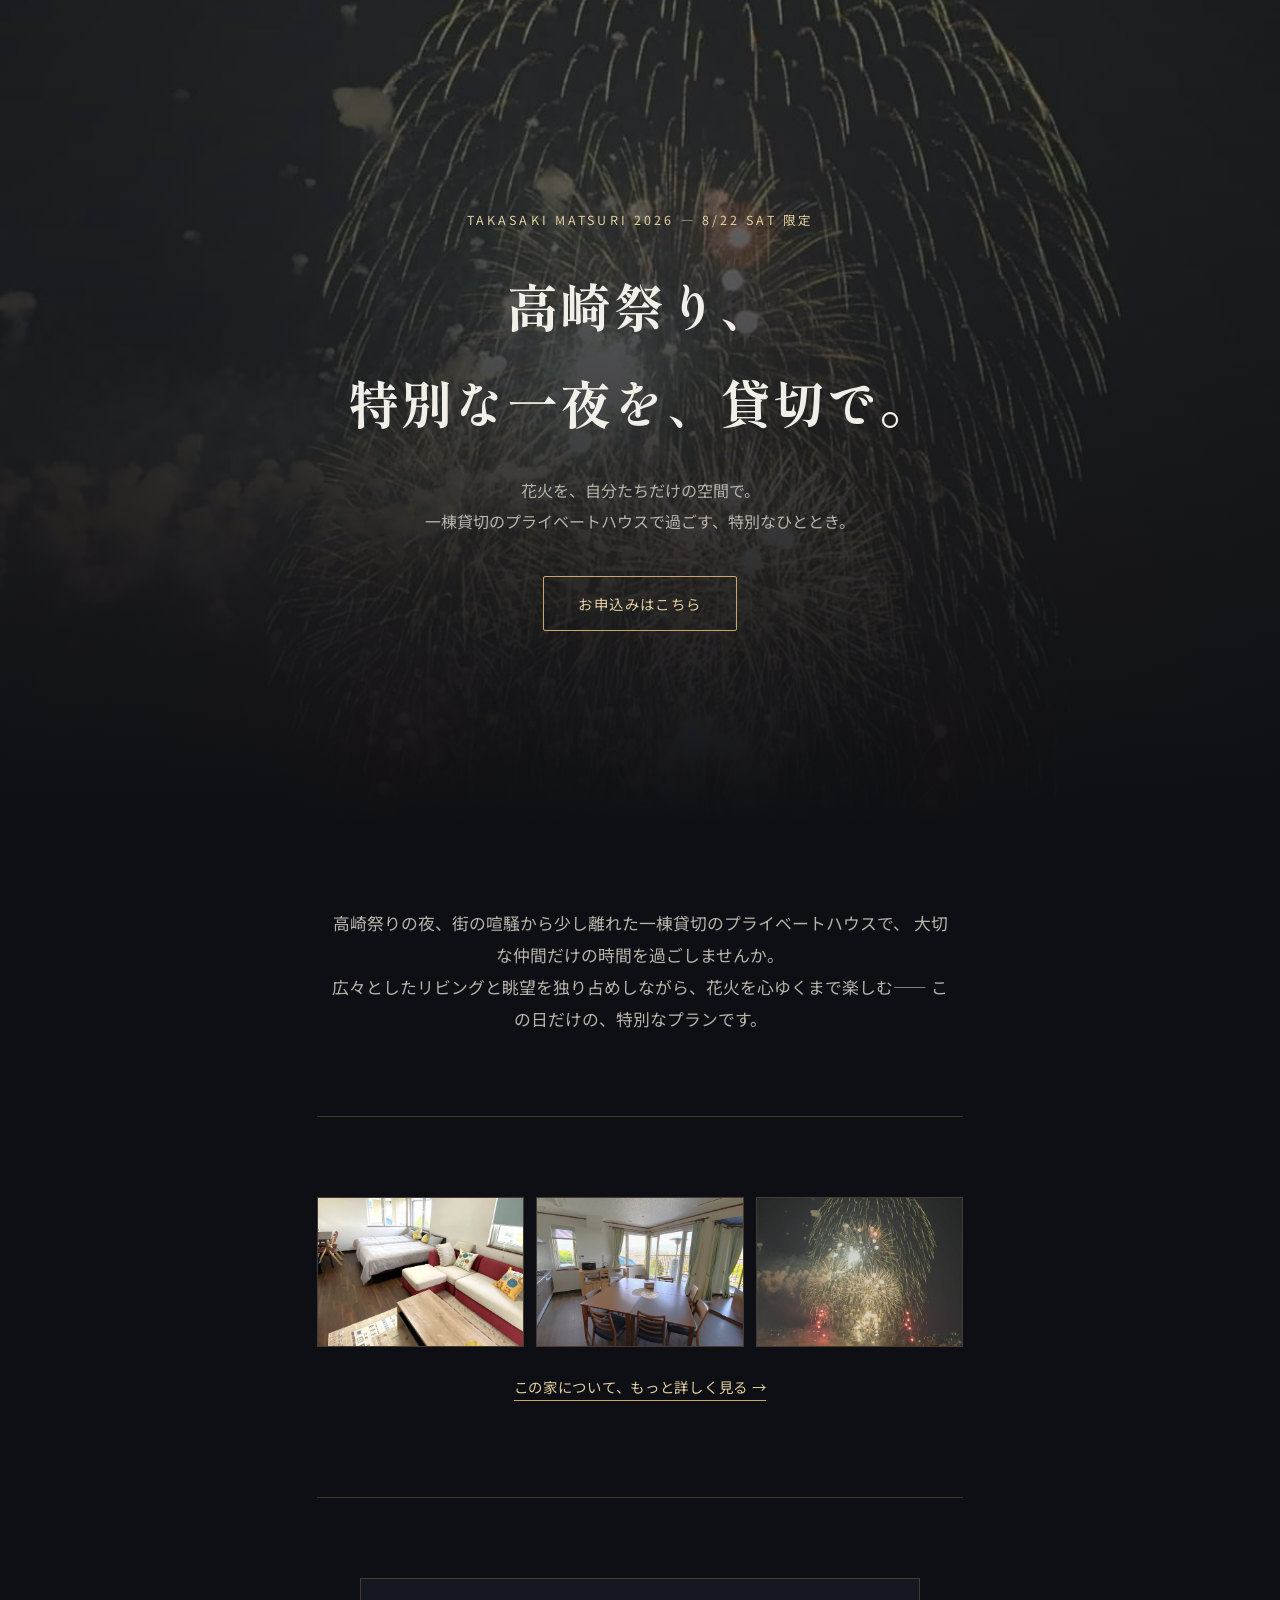
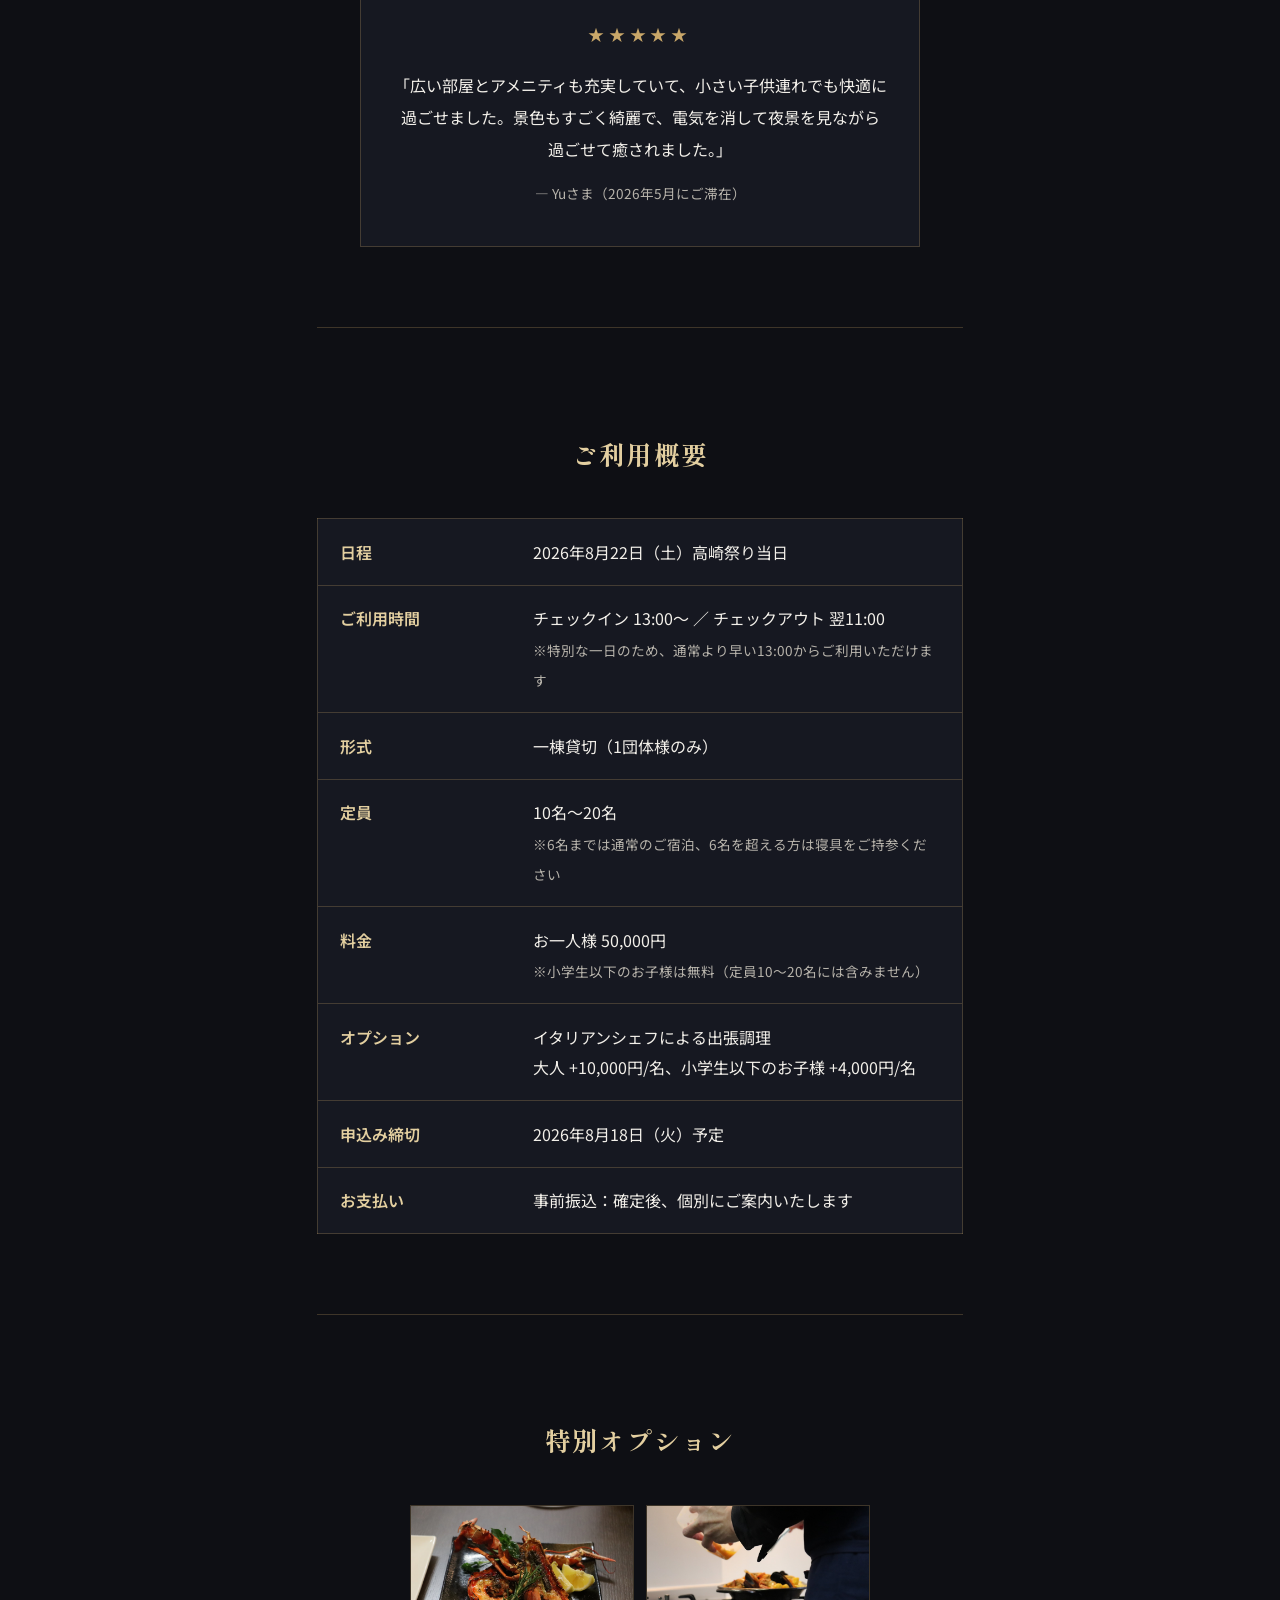
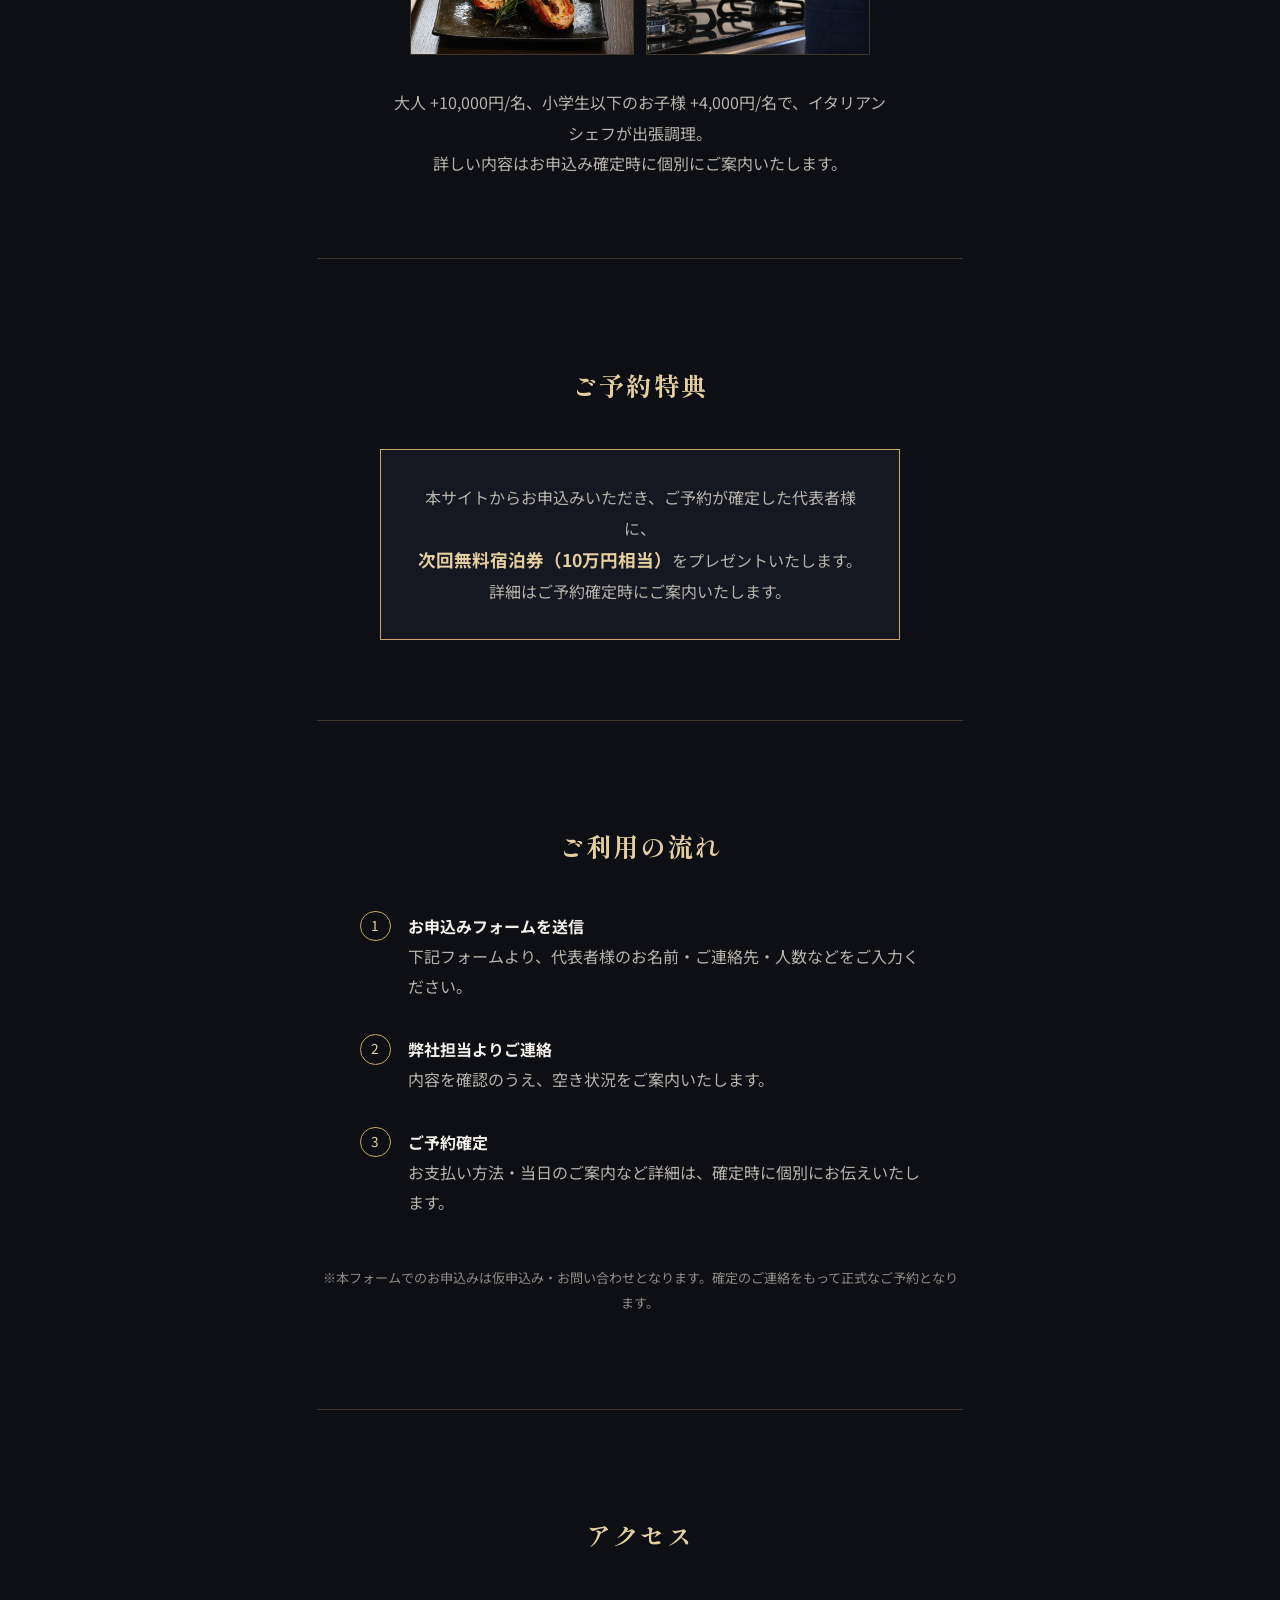
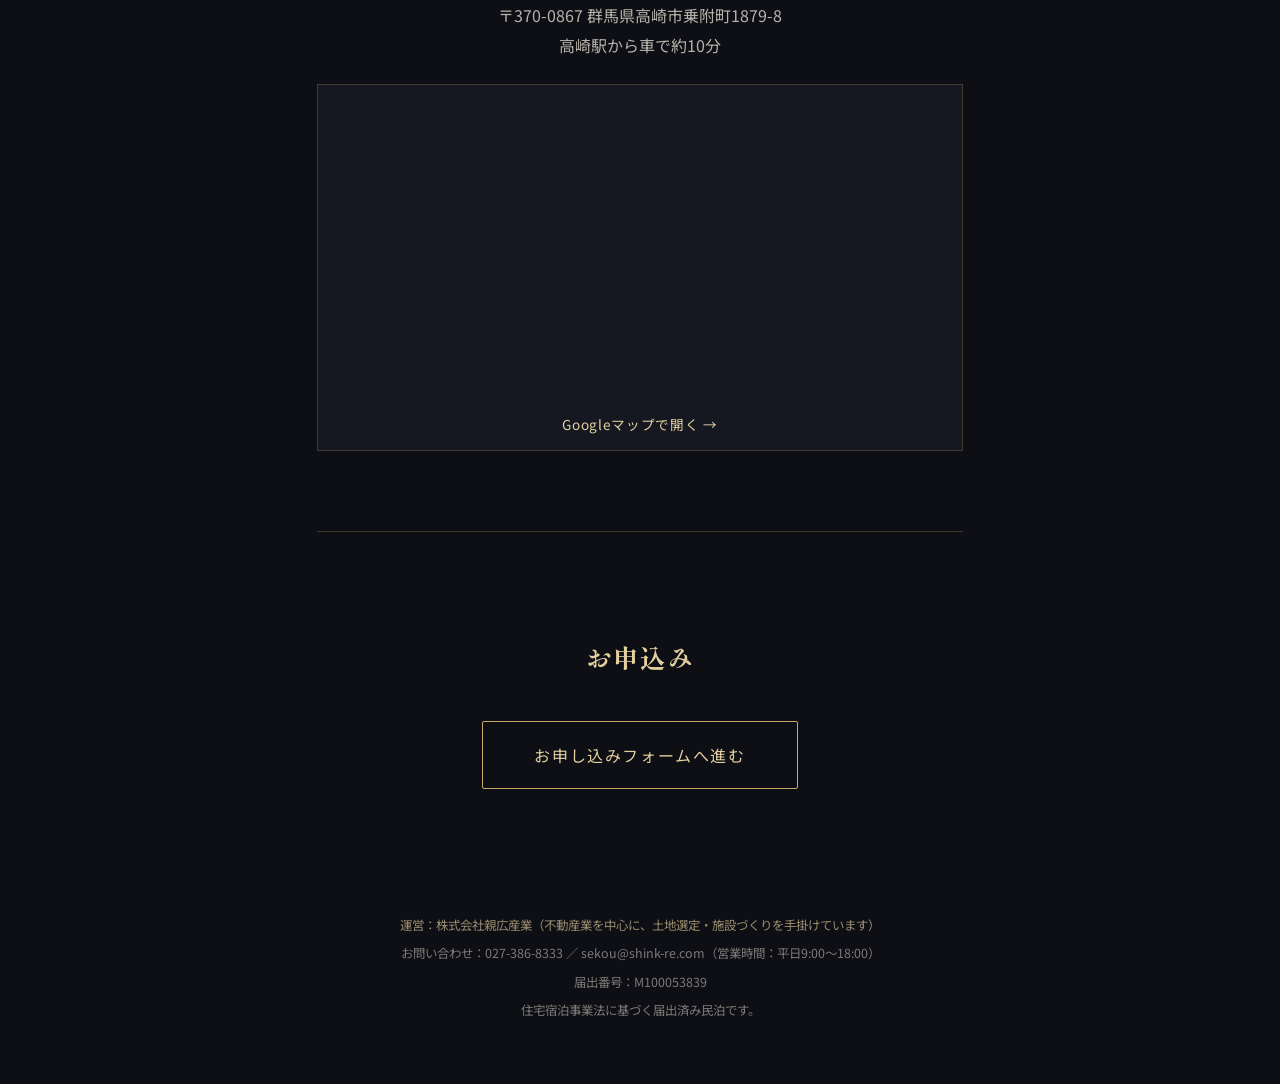
==== index.html @ ccf38d3d "チェックイン時間・レビュー・設備紹介ページ・地図カードを追加" ====
<!DOCTYPE html>
<html lang="ja">
<head>
<meta charset="UTF-8">
<meta name="viewport" content="width=device-width, initial-scale=1.0">
<title>高崎祭り 特別な一夜 ｜ 一棟貸切プライベート花火鑑賞</title>
<meta name="description" content="2026年8月22日（土）高崎祭り当日限定。一棟貸切のプライベート空間で、自分たちだけの花火を楽しむ特別な一夜。">

<!-- OGP -->
<meta property="og:title" content="高崎祭り 特別な一夜｜一棟貸切プライベート花火鑑賞">
<meta property="og:description" content="2026年8月22日（土）限定。一棟貸切のプライベート空間で楽しむ、特別な花火の夜。">
<meta property="og:image" content="https://uchiikeyu.github.io/takasaki-festival-2026/images/house-hero.jpg">
<meta property="og:type" content="website">

<link rel="stylesheet" href="style.css?v=2">
</head>
<body>

<header class="hero">
  <div class="hero-overlay">
    <p class="hero-eyebrow">TAKASAKI MATSURI 2026 — 8/22 SAT 限定</p>
    <h1 class="hero-title">高崎祭り、<br>特別な一夜を、貸切で。</h1>
    <p class="hero-sub">花火を、自分たちだけの空間で。<br>一棟貸切のプライベートハウスで過ごす、特別なひととき。</p>
    <a href="https://docs.google.com/forms/d/e/1FAIpQLSe__ellE41FkXMEMB5uk4gay0Cnaxazv7YVyTWuUDvgLAPyPg/viewform" class="cta" target="_blank" rel="noopener">お申込みはこちら</a>
  </div>
</header>

<main>

  <section class="lead">
    <p>
      高崎祭りの夜、街の喧騒から少し離れた一棟貸切のプライベートハウスで、
      大切な仲間だけの時間を過ごしませんか。<br>
      広々としたリビングと眺望を独り占めしながら、花火を心ゆくまで楽しむ——
      この日だけの、特別なプランです。
    </p>
  </section>

  <section class="gallery">
    <div class="gallery-grid">
      <img src="images/house-1.jpg" alt="物件外観">
      <img src="images/house-2.jpg" alt="ダイニングからの眺め">
      <img src="images/fireworks-last-year.jpg" alt="昨年、部屋から見た高崎花火大会">
    </div>
    <p class="gallery-link"><a href="house.html" target="_blank" rel="noopener">この家について、もっと詳しく見る →</a></p>
  </section>

  <section class="review">
    <div class="review-card">
      <p class="review-stars">★★★★★</p>
      <p class="review-text">「広い部屋とアメニティも充実していて、小さい子供連れでも快適に過ごせました。景色もすごく綺麗で、電気を消して夜景を見ながら過ごせて癒されました。」</p>
      <p class="review-author">— Yuさま（2026年5月にご滞在）</p>
    </div>
  </section>

  <section class="overview" id="overview">
    <h2>ご利用概要</h2>
    <table class="overview-table">
      <tr><th>日程</th><td>2026年8月22日（土）高崎祭り当日</td></tr>
      <tr><th>ご利用時間</th><td>チェックイン 13:00〜 ／ チェックアウト 翌11:00<br><span class="note">※特別な一日のため、通常より早い13:00からご利用いただけます</span></td></tr>
      <tr><th>形式</th><td>一棟貸切（1団体様のみ）</td></tr>
      <tr><th>定員</th><td>10名〜20名<br><span class="note">※6名までは通常のご宿泊、6名を超える方は寝具をご持参ください</span></td></tr>
      <tr><th>料金</th><td>お一人様 50,000円<br><span class="note">※小学生以下のお子様は無料（定員10〜20名には含みません）</span></td></tr>
      <tr><th>オプション</th><td>イタリアンシェフによる出張調理<br>大人 +10,000円/名、小学生以下のお子様 +4,000円/名</td></tr>
      <tr><th>申込み締切</th><td>2026年8月18日（火）予定</td></tr>
      <tr><th>お支払い</th><td>事前振込：確定後、個別にご案内いたします</td></tr>
    </table>
  </section>

  <section class="chef">
    <h2>特別オプション</h2>
    <div class="chef-gallery">
      <img src="images/chef-dish.jpg" alt="イタリアンシェフによる盛り付け例">
      <img src="images/chef-cooking.jpg" alt="出張調理の様子">
    </div>
    <p class="chef-copy">大人 +10,000円/名、小学生以下のお子様 +4,000円/名で、イタリアンシェフが出張調理。<br>
    詳しい内容はお申込み確定時に個別にご案内いたします。</p>
  </section>

  <section class="perk">
    <h2>ご予約特典</h2>
    <p class="perk-copy">本サイトからお申込みいただき、ご予約が確定した代表者様に、<br>
    <strong>次回無料宿泊券（10万円相当）</strong>をプレゼントいたします。<br>
    詳細はご予約確定時にご案内いたします。</p>
  </section>

  <section class="flow">
    <h2>ご利用の流れ</h2>
    <ol class="flow-steps">
      <li><strong>お申込みフォームを送信</strong><br>下記フォームより、代表者様のお名前・ご連絡先・人数などをご入力ください。</li>
      <li><strong>弊社担当よりご連絡</strong><br>内容を確認のうえ、空き状況をご案内いたします。</li>
      <li><strong>ご予約確定</strong><br>お支払い方法・当日のご案内など詳細は、確定時に個別にお伝えいたします。</li>
    </ol>
    <p class="flow-note">※本フォームでのお申込みは仮申込み・お問い合わせとなります。確定のご連絡をもって正式なご予約となります。</p>
  </section>

  <section class="access">
    <h2>アクセス</h2>
    <p class="address">〒370-0867 群馬県高崎市乗附町1879-8<br>高崎駅から車で約10分</p>
    <div class="map-card">
      <div class="map-embed">
        <iframe
          src="https://www.google.com/maps?q=%E7%BE%A4%E9%A6%AC%E7%9C%8C%E9%AB%98%E5%B4%8E%E5%B8%82%E4%B9%97%E9%99%84%E7%94%BA1879-8&output=embed"
          width="100%" height="300" style="border:0" loading="lazy" referrerpolicy="no-referrer-when-downgrade"
          title="物件の地図"></iframe>
      </div>
      <a class="map-link" href="https://www.google.com/maps?q=%E7%BE%A4%E9%A6%AC%E7%9C%8C%E9%AB%98%E5%B4%8E%E5%B8%82%E4%B9%97%E9%99%84%E7%94%BA1879-8" target="_blank" rel="noopener">Googleマップで開く →</a>
    </div>
  </section>

  <section id="apply" class="apply">
    <h2>お申込み</h2>
    <a href="https://docs.google.com/forms/d/e/1FAIpQLSe__ellE41FkXMEMB5uk4gay0Cnaxazv7YVyTWuUDvgLAPyPg/viewform" class="cta cta-large" target="_blank" rel="noopener">お申し込みフォームへ進む</a>
  </section>

</main>

<footer class="site-footer">
  <p class="footer-company">運営：株式会社親広産業（不動産業を中心に、土地選定・施設づくりを手掛けています）</p>
  <p>お問い合わせ：027-386-8333 ／ sekou@shink-re.com（営業時間：平日9:00〜18:00）</p>
  <p>届出番号：M100053839</p>
  <p>住宅宿泊事業法に基づく届出済み民泊です。</p>
</footer>

</body>
</html>
---- style.css ----
@import url('https://fonts.googleapis.com/css2?family=Shippori+Mincho:wght@500;700&family=Noto+Sans+JP:wght@300;400;600&display=swap');

:root {
  --bg: #0e0f14;
  --bg-panel: #161821;
  --gold: #c9a769;
  --gold-soft: #e3cfa0;
  --text: #f2efe9;
  --text-dim: #b7b3ab;
  --line: rgba(201, 167, 105, 0.25);
}

* { box-sizing: border-box; }

body {
  margin: 0;
  background: var(--bg);
  color: var(--text);
  font-family: 'Noto Sans JP', sans-serif;
  line-height: 1.9;
  -webkit-font-smoothing: antialiased;
}

h1, h2 {
  font-family: 'Shippori Mincho', serif;
  letter-spacing: 0.04em;
}

/* ---- Hero ---- */
.hero {
  min-height: 92vh;
  display: flex;
  align-items: center;
  justify-content: center;
  background:
    linear-gradient(180deg, rgba(14,15,20,0.45) 0%, rgba(14,15,20,0.88) 78%, var(--bg) 100%),
    url('images/fireworks-last-year.jpg') center 35% / cover no-repeat;
  text-align: center;
  padding: 6vh 6vw;
}

.hero-overlay { max-width: 640px; }

.hero-eyebrow {
  color: var(--gold-soft);
  letter-spacing: 0.25em;
  font-size: 0.78rem;
  margin-bottom: 1.5rem;
}

.hero-title {
  font-size: clamp(2rem, 5vw, 3.2rem);
  font-weight: 700;
  margin: 0 0 1.5rem;
  color: var(--text);
}

.hero-sub {
  color: var(--text-dim);
  font-size: 1rem;
  margin-bottom: 2.5rem;
}

.cta {
  display: inline-block;
  padding: 0.9em 2.4em;
  border: 1px solid var(--gold);
  color: var(--gold-soft);
  text-decoration: none;
  letter-spacing: 0.1em;
  font-size: 0.9rem;
  border-radius: 2px;
  transition: background 0.25s ease, color 0.25s ease;
}

.cta:hover { background: var(--gold); color: #14151c; }

.cta-large { padding: 1.1em 3.2em; font-size: 1rem; }

/* ---- Sections ---- */
main { max-width: 800px; margin: 0 auto; padding: 0 6vw; }

section { padding: 5rem 0; border-bottom: 1px solid var(--line); }
section:last-of-type { border-bottom: none; }

.lead p {
  text-align: center;
  font-size: 1.05rem;
  color: var(--text-dim);
  max-width: 620px;
  margin: 0 auto;
}

h2 {
  font-size: 1.6rem;
  color: var(--gold-soft);
  text-align: center;
  margin-bottom: 2.5rem;
}

/* ---- Gallery ---- */
.gallery-grid {
  display: grid;
  grid-template-columns: repeat(3, 1fr);
  gap: 0.75rem;
}

.gallery-grid img {
  width: 100%;
  height: 150px;
  object-fit: cover;
  background: var(--bg-panel);
  border: 1px solid var(--line);
}

.gallery-note {
  text-align: center;
  color: var(--text-dim);
  font-size: 0.8rem;
  margin-top: 1rem;
  opacity: 0.7;
}

.gallery-link {
  text-align: center;
  margin-top: 1.5rem;
}

.gallery-link a {
  color: var(--gold-soft);
  text-decoration: none;
  font-size: 0.9rem;
  letter-spacing: 0.05em;
  border-bottom: 1px solid var(--gold);
  padding-bottom: 0.2rem;
}

/* ---- Review ---- */
.review-card {
  max-width: 560px;
  margin: 0 auto;
  text-align: center;
  padding: 2.5rem 2rem;
  background: var(--bg-panel);
  border: 1px solid var(--line);
}

.review-stars {
  color: var(--gold);
  letter-spacing: 0.3em;
  margin: 0 0 1.2rem;
}

.review-text {
  color: var(--text);
  font-size: 1rem;
  line-height: 2;
  margin: 0 0 1rem;
}

.review-author {
  color: var(--text-dim);
  font-size: 0.85rem;
  margin: 0;
}

/* ---- Overview table ---- */
.overview-table {
  width: 100%;
  border-collapse: collapse;
  background: var(--bg-panel);
  border: 1px solid var(--line);
}

.overview-table th, .overview-table td {
  padding: 1.1rem 1.4rem;
  text-align: left;
  border-bottom: 1px solid var(--line);
  vertical-align: top;
}

.overview-table th {
  width: 30%;
  color: var(--gold-soft);
  font-weight: 600;
  white-space: nowrap;
}

.overview-table tr:last-child th,
.overview-table tr:last-child td { border-bottom: none; }

.note { color: var(--text-dim); font-size: 0.85rem; }

/* ---- Chef ---- */
.chef-gallery {
  display: grid;
  grid-template-columns: 1fr 1fr;
  gap: 0.75rem;
  max-width: 460px;
  margin: 0 auto 2rem;
}

.chef-gallery img {
  width: 100%;
  height: 150px;
  object-fit: cover;
  border: 1px solid var(--line);
}

.chef-copy {
  text-align: center;
  color: var(--text-dim);
  max-width: 500px;
  margin: 0 auto;
}

/* ---- Perk ---- */
.perk-copy {
  text-align: center;
  color: var(--text-dim);
  max-width: 520px;
  margin: 0 auto;
  padding: 2rem 2rem;
  border: 1px solid var(--gold);
  background: var(--bg-panel);
}

.perk-copy strong {
  color: var(--gold-soft);
  font-size: 1.1rem;
}

/* ---- Flow ---- */
.flow-steps {
  list-style: none;
  counter-reset: step;
  padding: 0;
  max-width: 560px;
  margin: 0 auto;
}

.flow-steps li {
  counter-increment: step;
  position: relative;
  padding: 0 0 2rem 3rem;
  color: var(--text-dim);
}

.flow-steps li strong { color: var(--text); }

.flow-steps li::before {
  content: counter(step);
  position: absolute;
  left: 0;
  top: 0;
  width: 1.8rem;
  height: 1.8rem;
  border: 1px solid var(--gold);
  color: var(--gold-soft);
  border-radius: 50%;
  display: flex;
  align-items: center;
  justify-content: center;
  font-size: 0.85rem;
}

.flow-note {
  text-align: center;
  color: var(--text-dim);
  font-size: 0.82rem;
  opacity: 0.75;
  margin-top: 1rem;
}

/* ---- Access ---- */
.address {
  text-align: center;
  color: var(--text-dim);
  margin-bottom: 1.5rem;
}

.map-card {
  background: var(--bg-panel);
  border: 1px solid var(--line);
  padding: 0.75rem;
}

.map-embed {
  line-height: 0;
}

.map-embed iframe {
  display: block;
}

.map-link {
  display: block;
  text-align: center;
  color: var(--gold-soft);
  text-decoration: none;
  font-size: 0.85rem;
  padding-top: 0.9rem;
  letter-spacing: 0.05em;
}

/* ---- Apply ---- */
.apply { text-align: center; }

/* ---- Footer ---- */
.site-footer {
  text-align: center;
  color: var(--text-dim);
  font-size: 0.78rem;
  padding: 2.5rem 6vw 3.5rem;
  opacity: 0.65;
}

.site-footer p { margin: 0.3rem 0; }

.footer-company {
  color: var(--gold-soft);
  margin-bottom: 0.8rem;
}

/* ---- Responsive ---- */
@media (max-width: 640px) {
  .gallery-grid { grid-template-columns: 1fr; }
  .chef-gallery { grid-template-columns: 1fr; }
  .overview-table th, .overview-table td { display: block; width: 100%; }
  .overview-table th { border-bottom: none; padding-bottom: 0.3rem; }
  .overview-table td { padding-top: 0; }
}
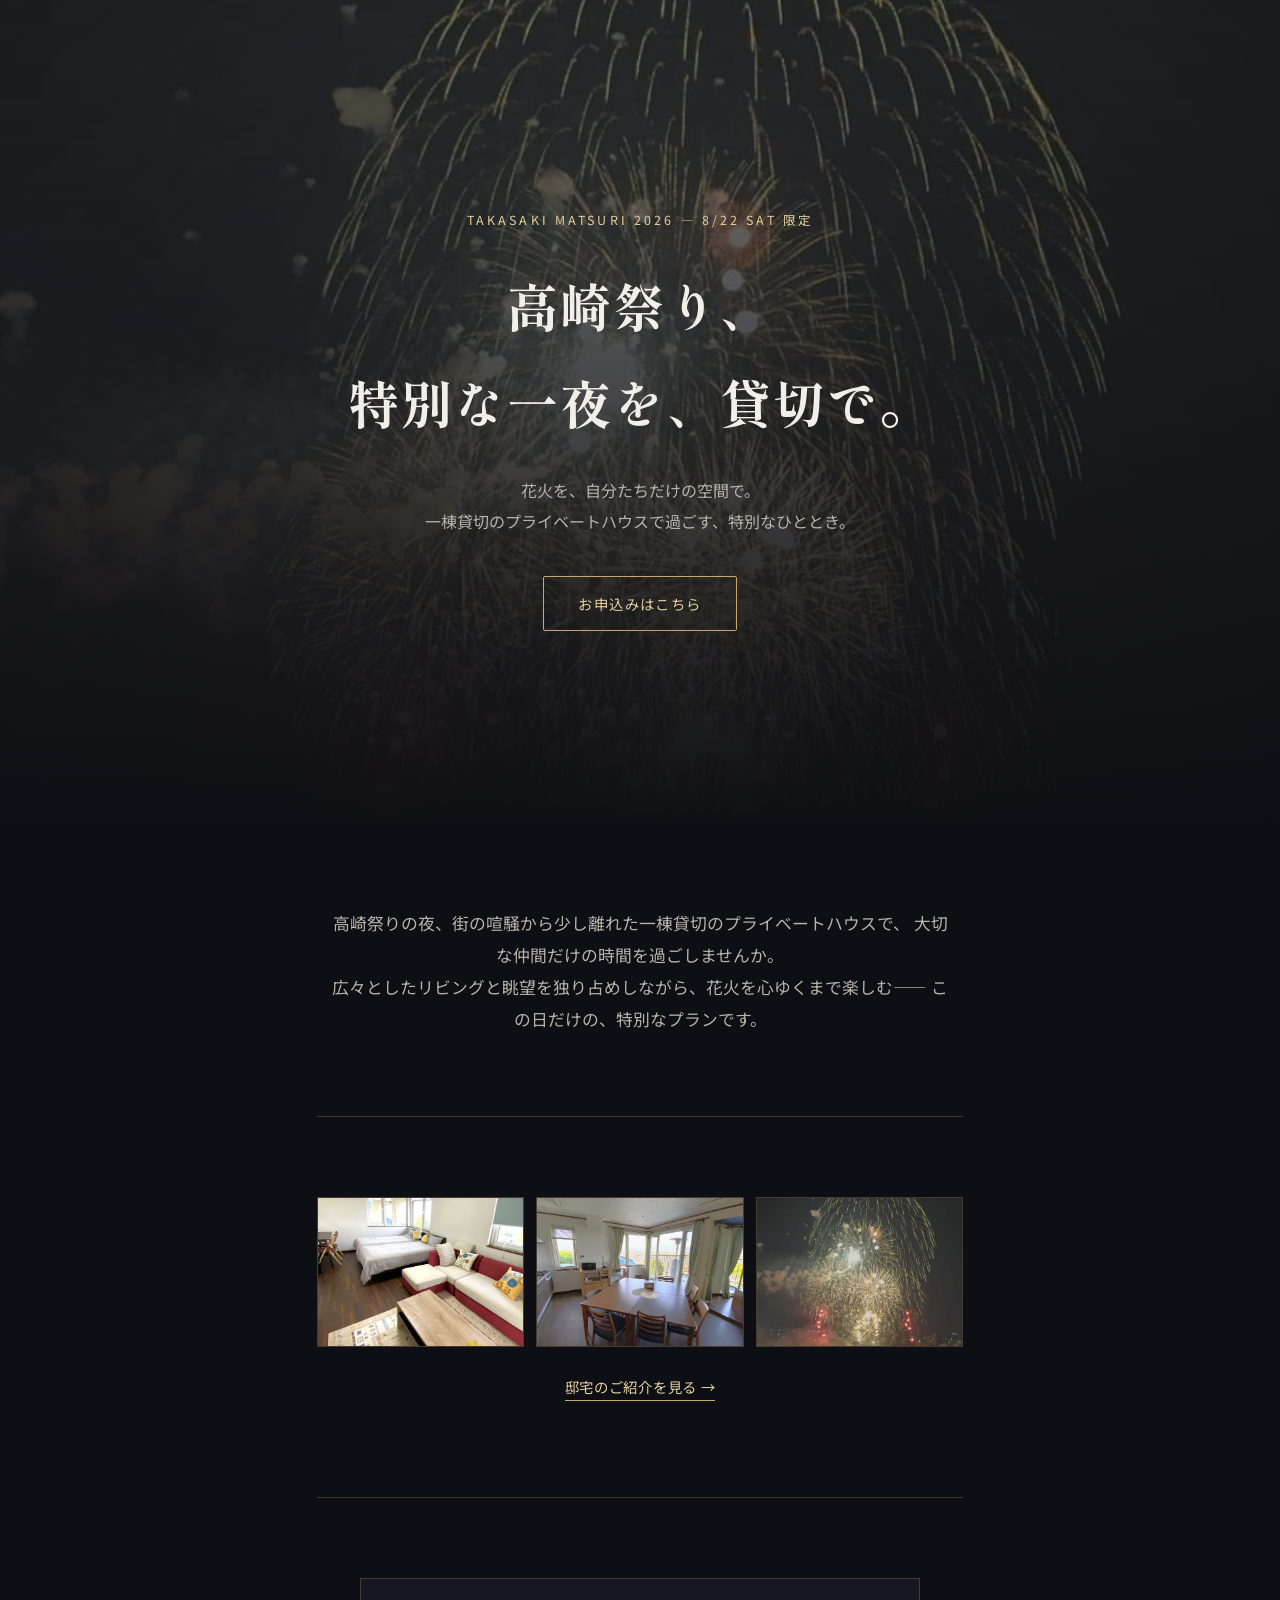
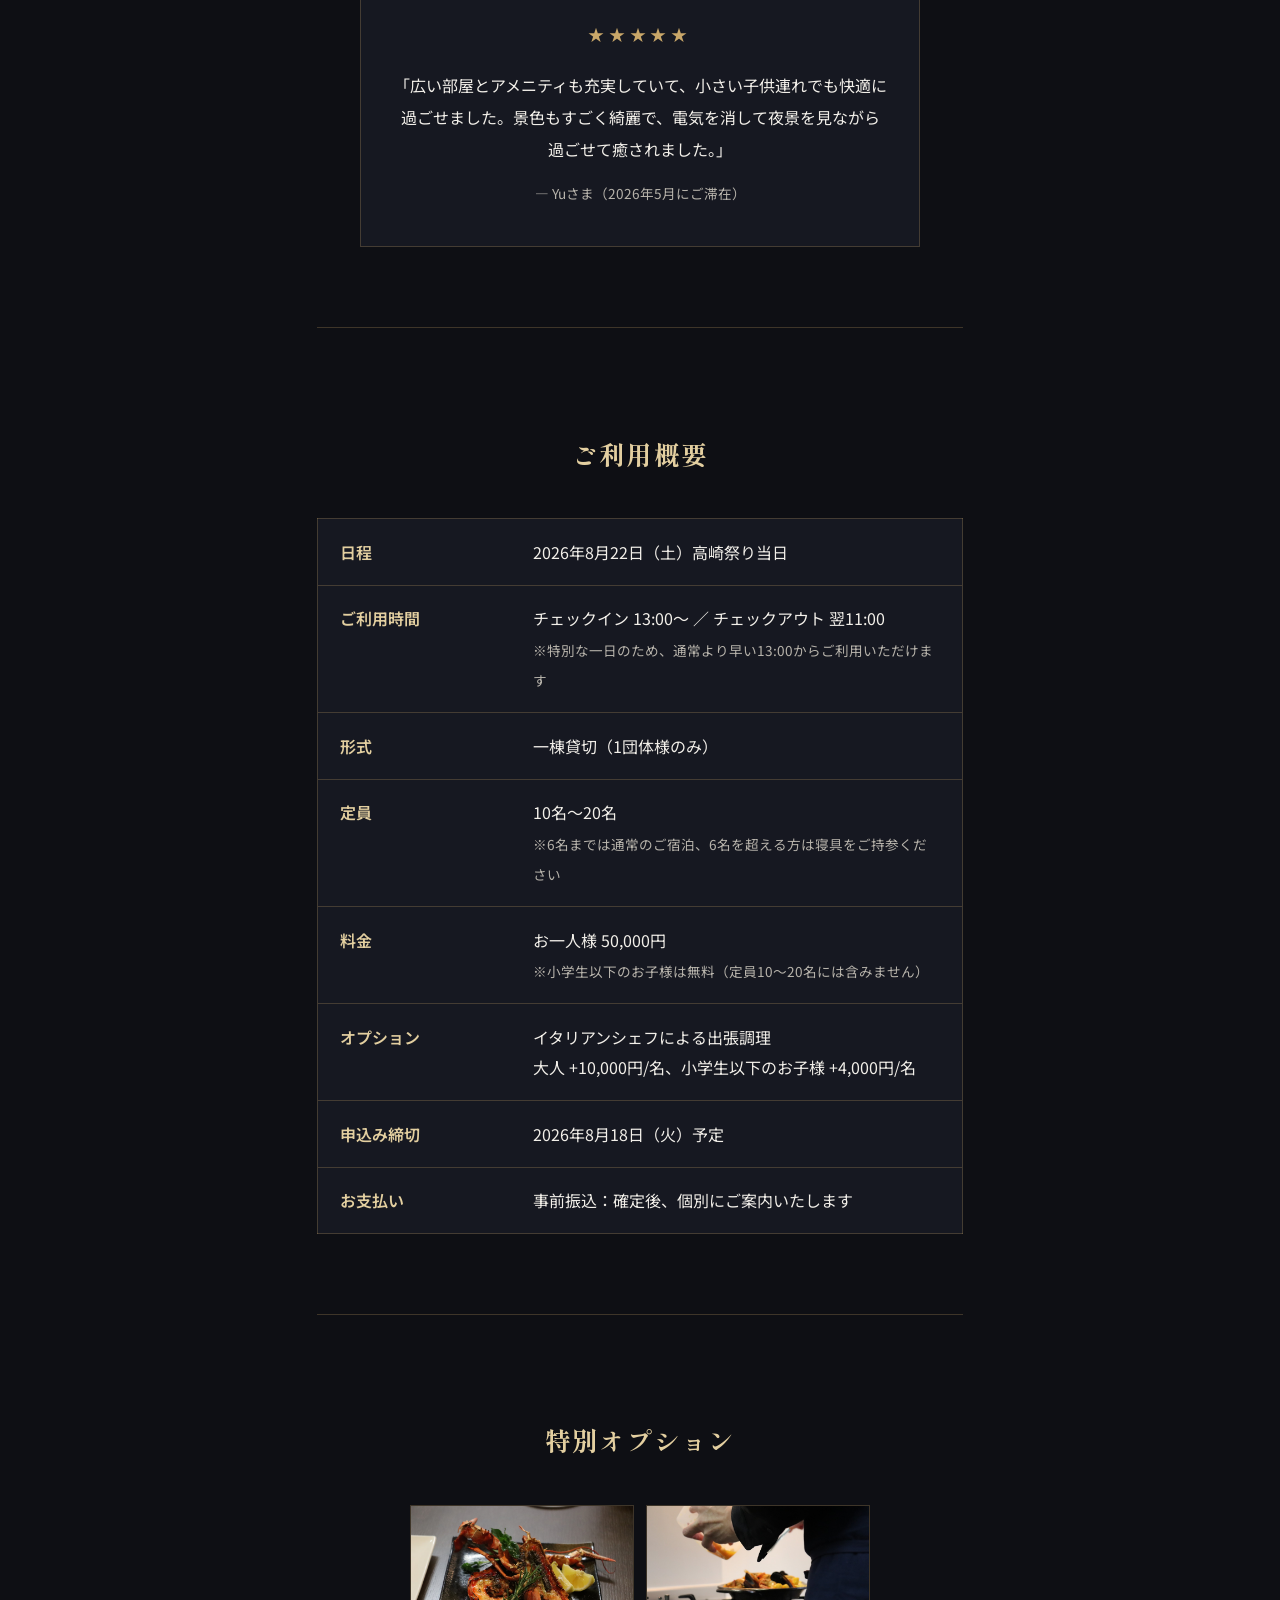
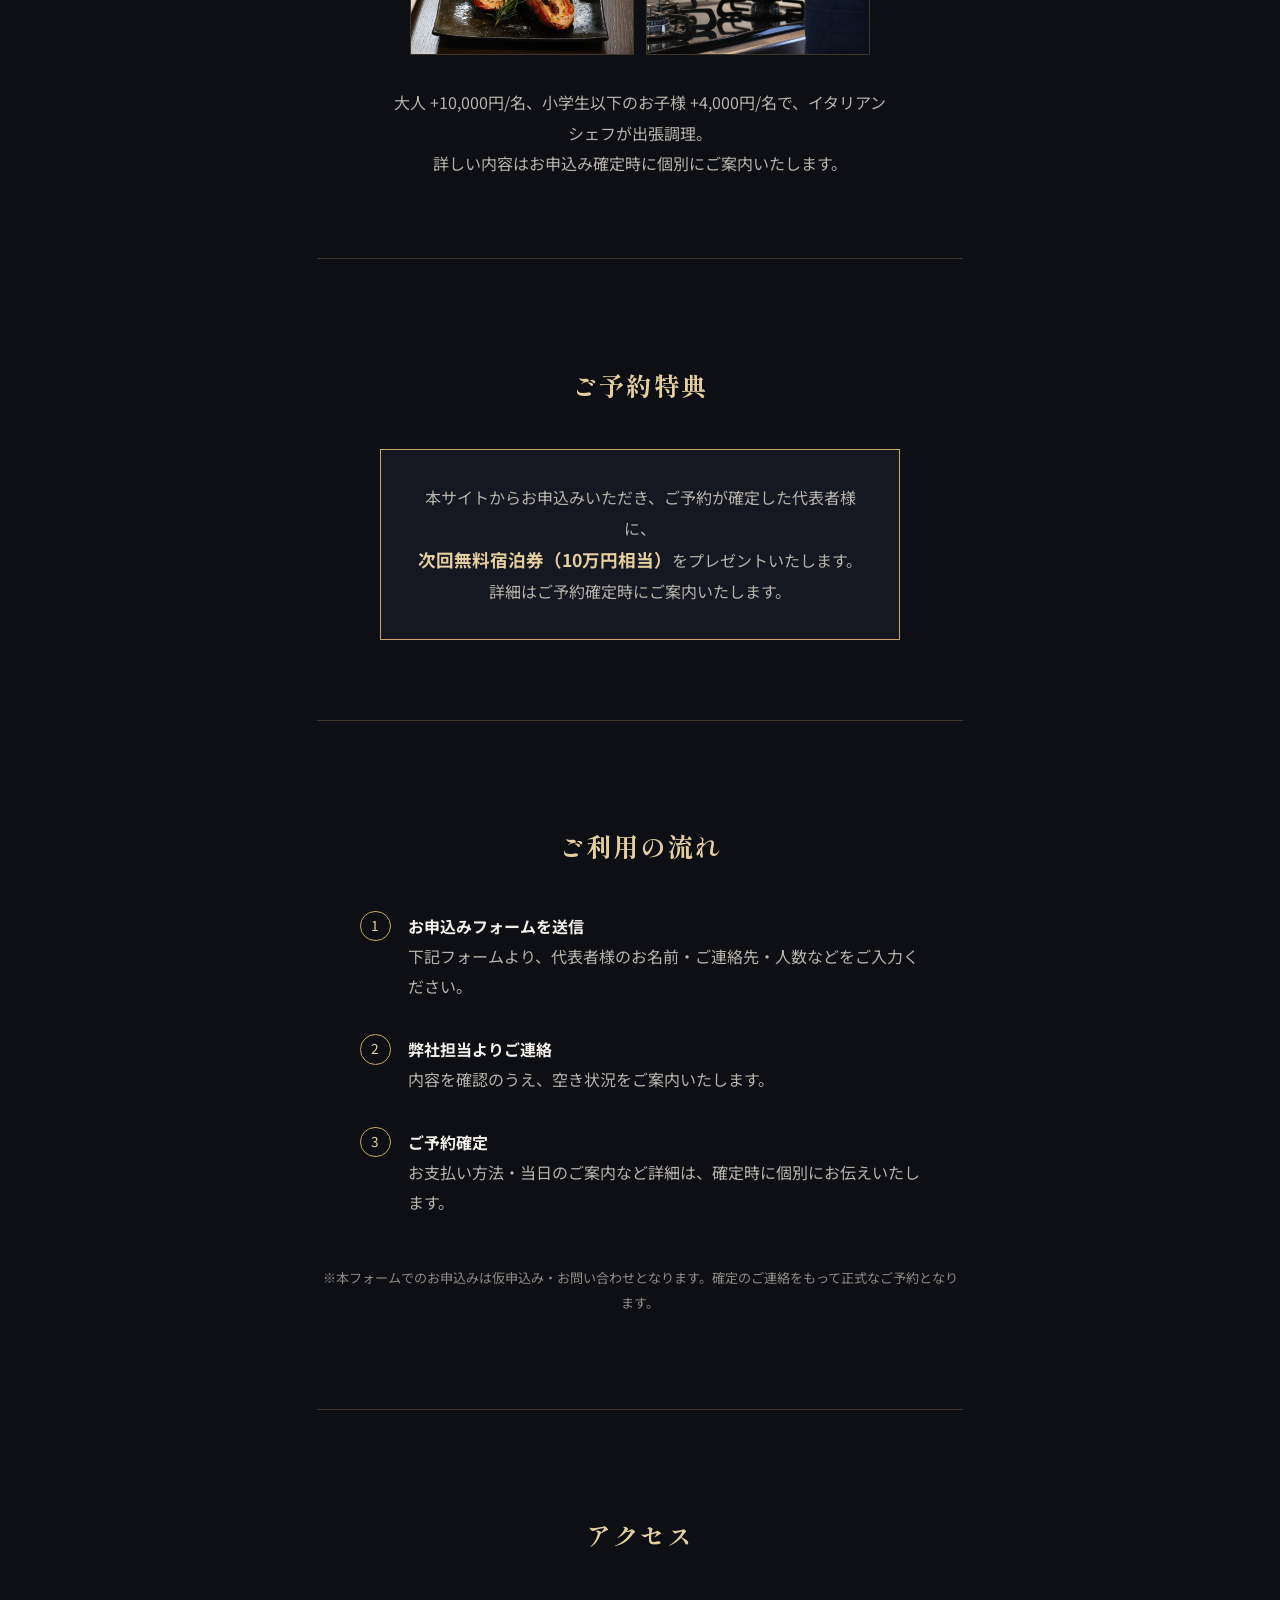
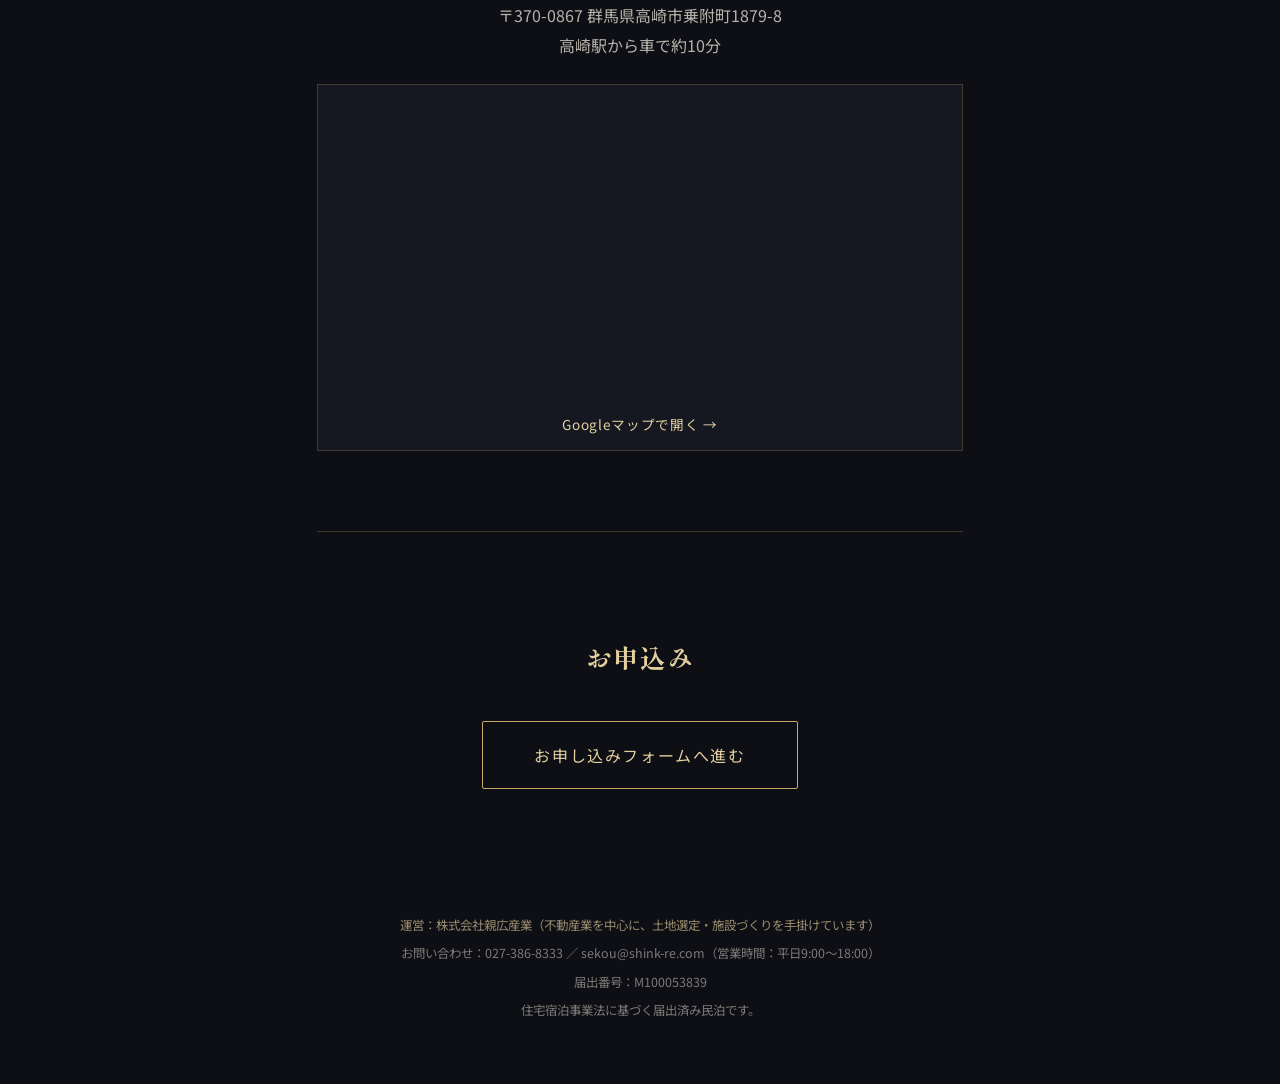
==== commit cf452e20: "リンク名を「邸宅のご紹介」に変更、邸宅ページの背景写真を変更" ====
--- a/index.html
+++ b/index.html
@@ -42,7 +42,7 @@
       <img src="images/house-2.jpg" alt="ダイニングからの眺め">
       <img src="images/fireworks-last-year.jpg" alt="昨年、部屋から見た高崎花火大会">
     </div>
-    <p class="gallery-link"><a href="house.html" target="_blank" rel="noopener">この家について、もっと詳しく見る →</a></p>
+    <p class="gallery-link"><a href="house.html" target="_blank" rel="noopener">邸宅のご紹介を見る →</a></p>
   </section>
 
   <section class="review">
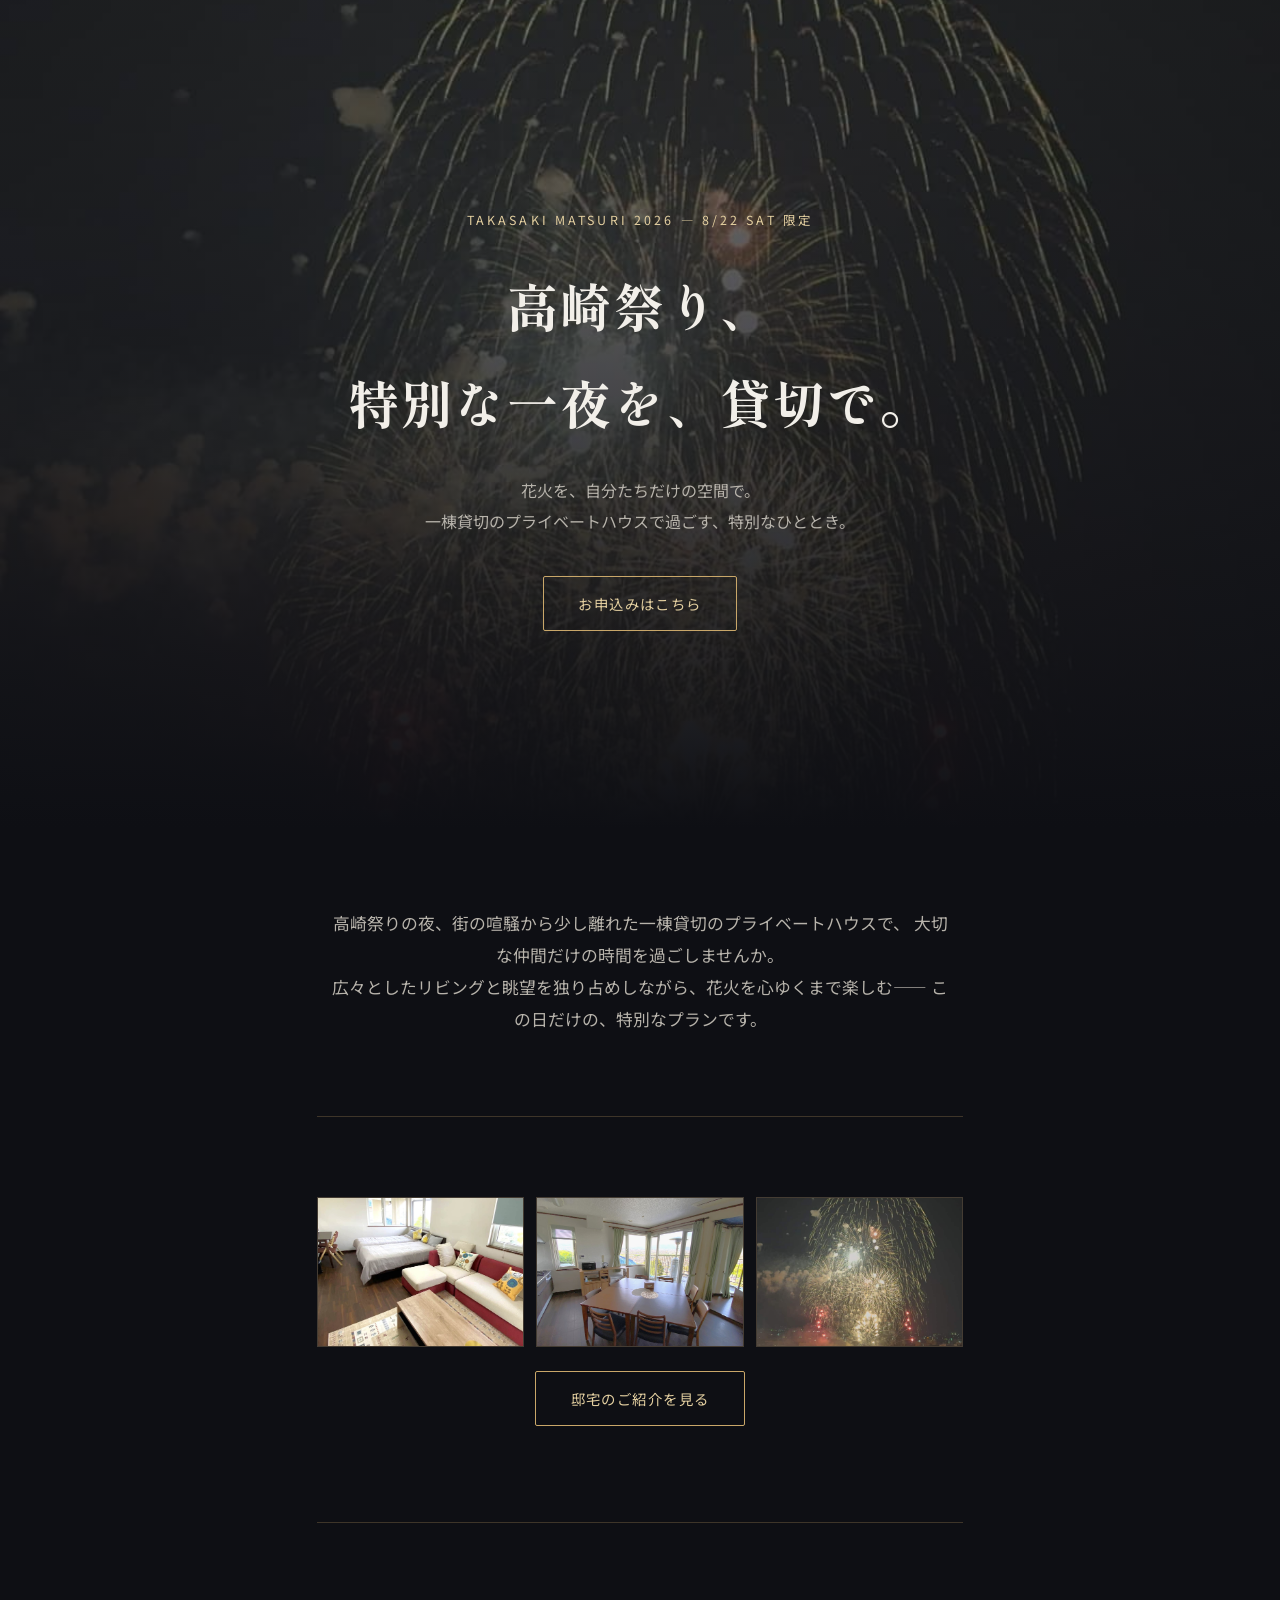
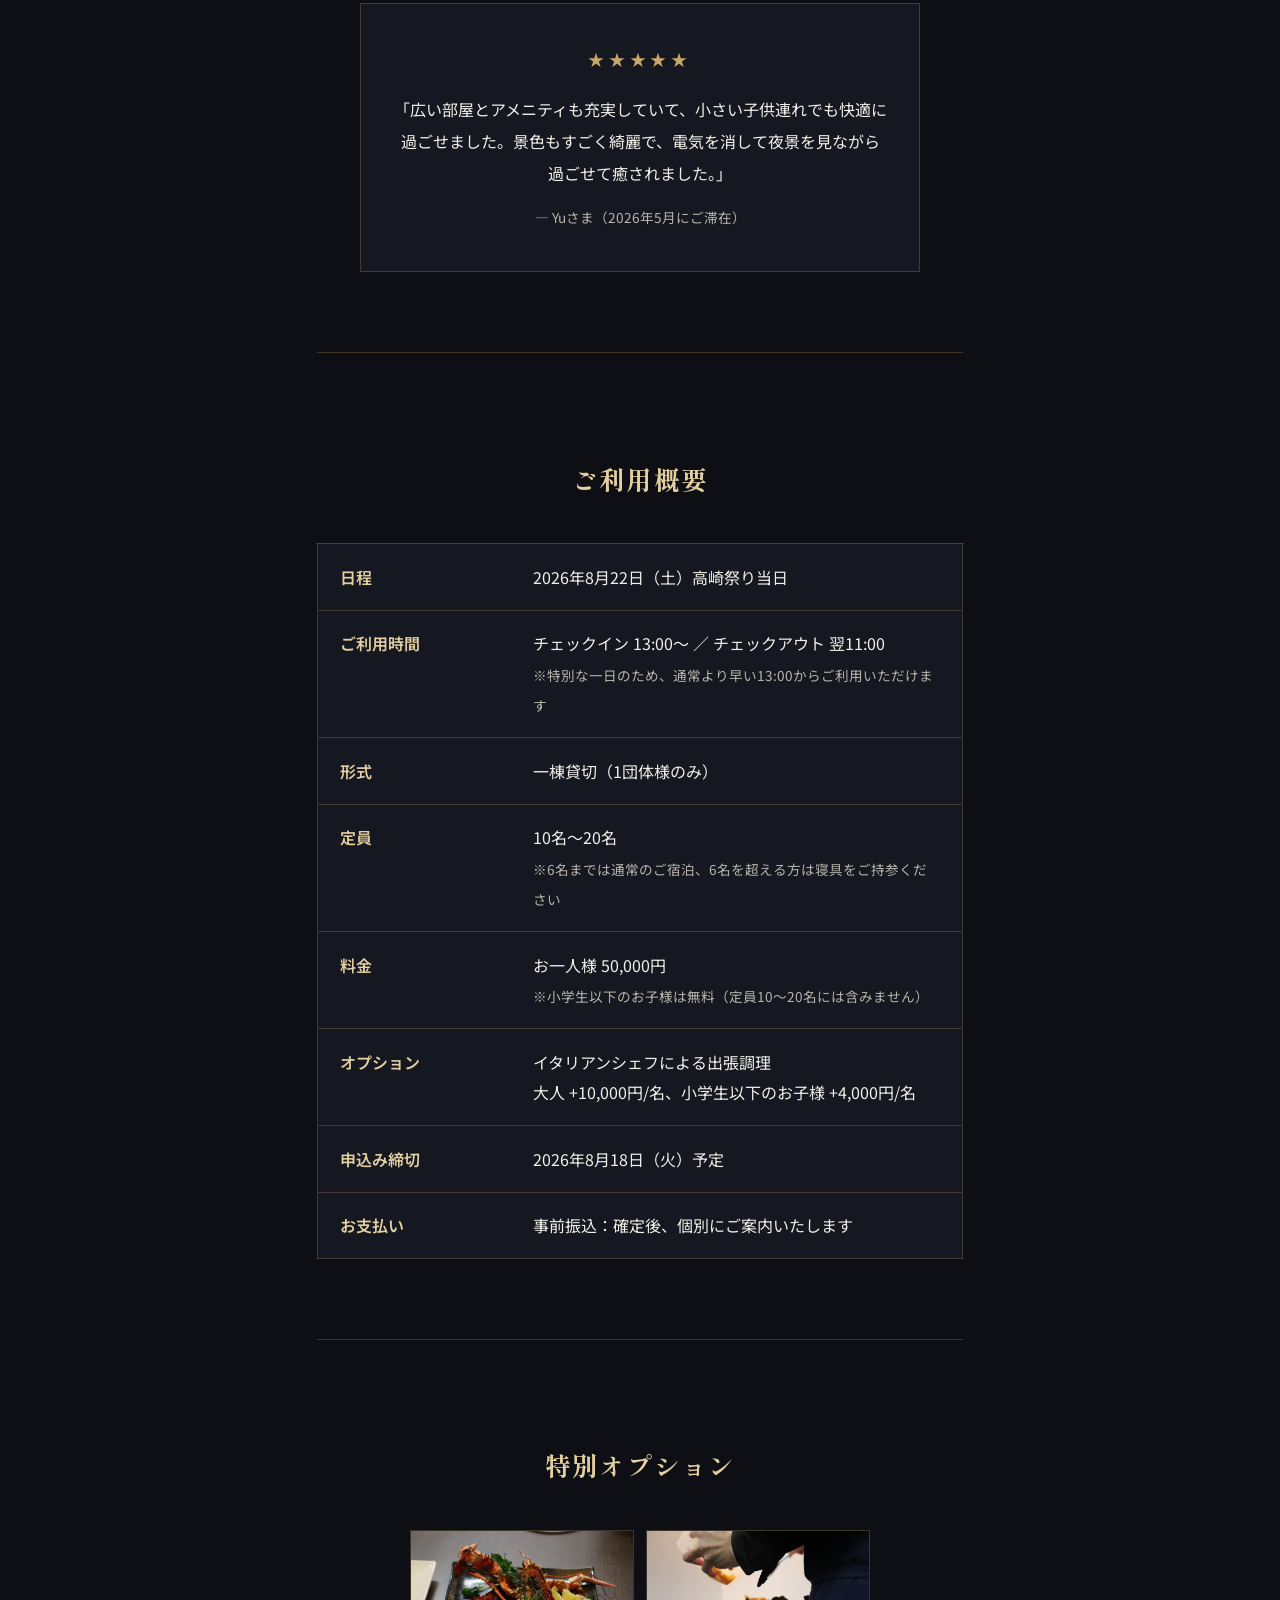
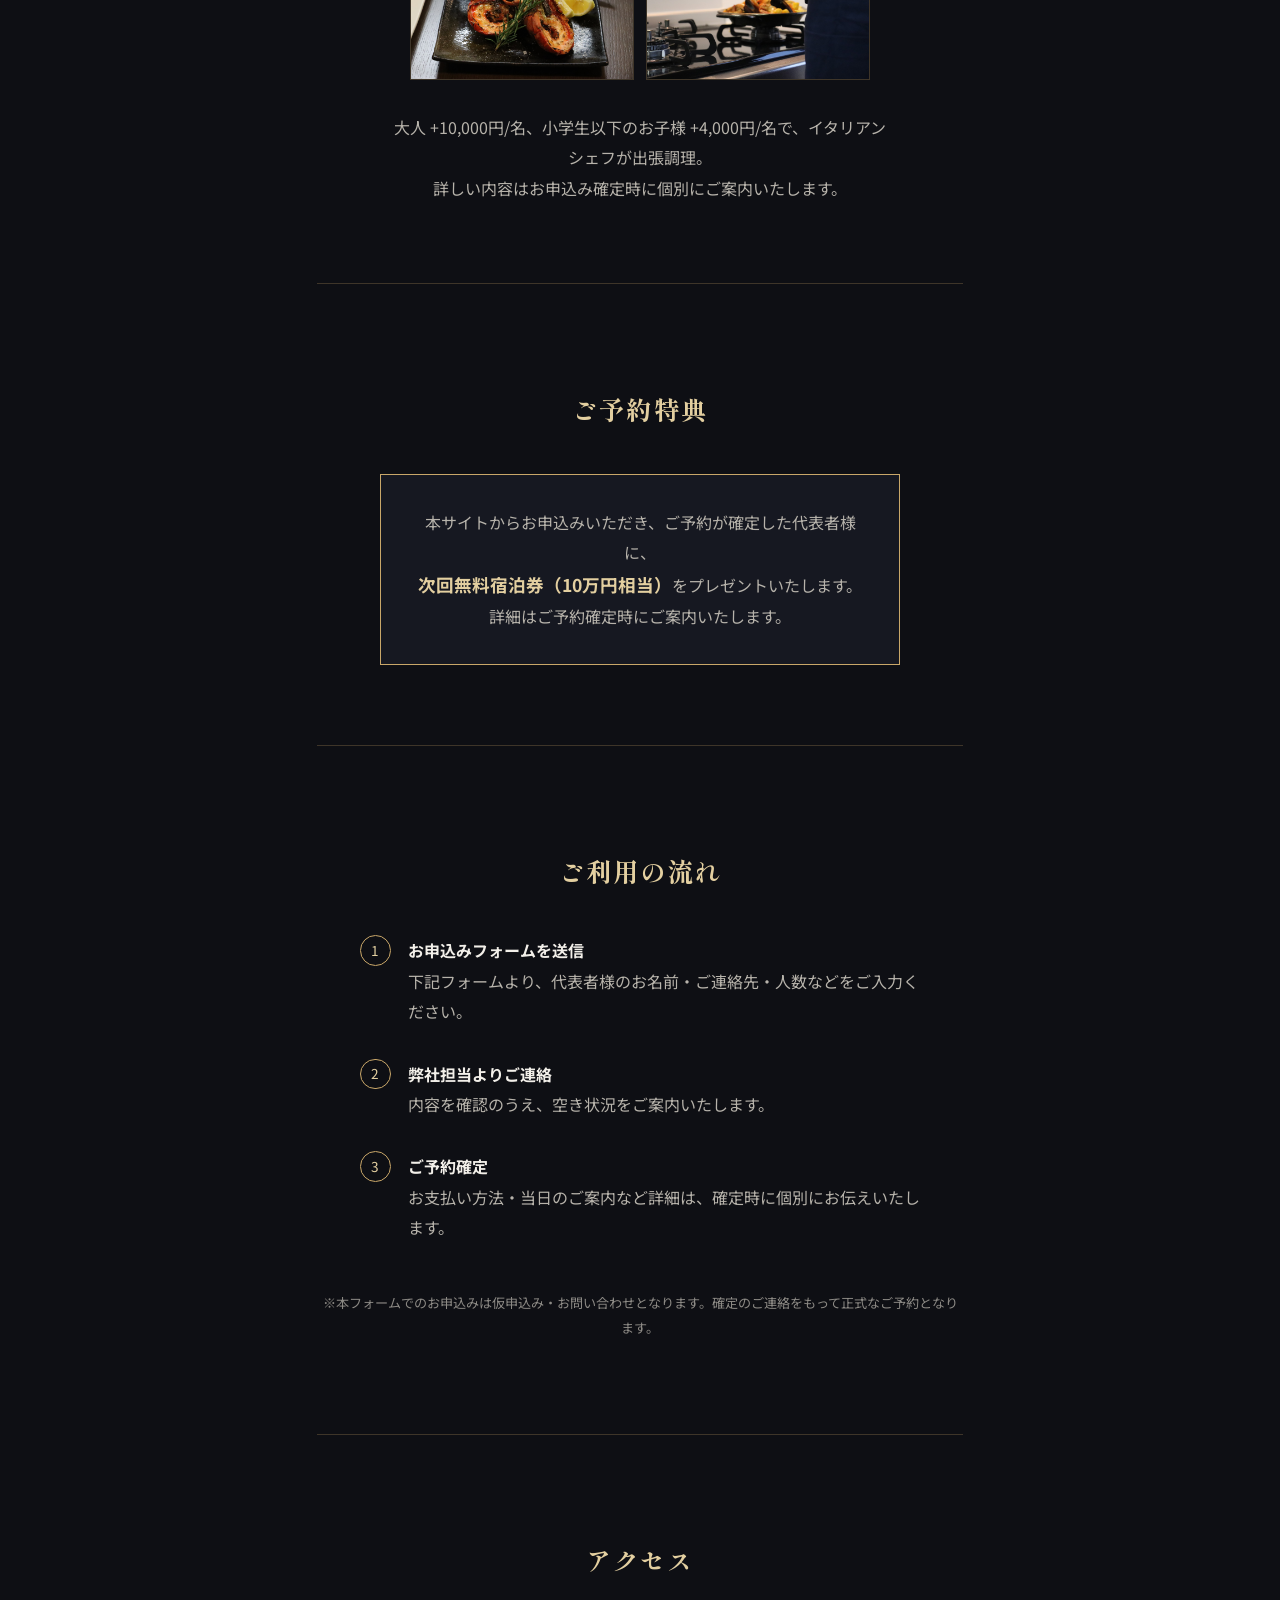
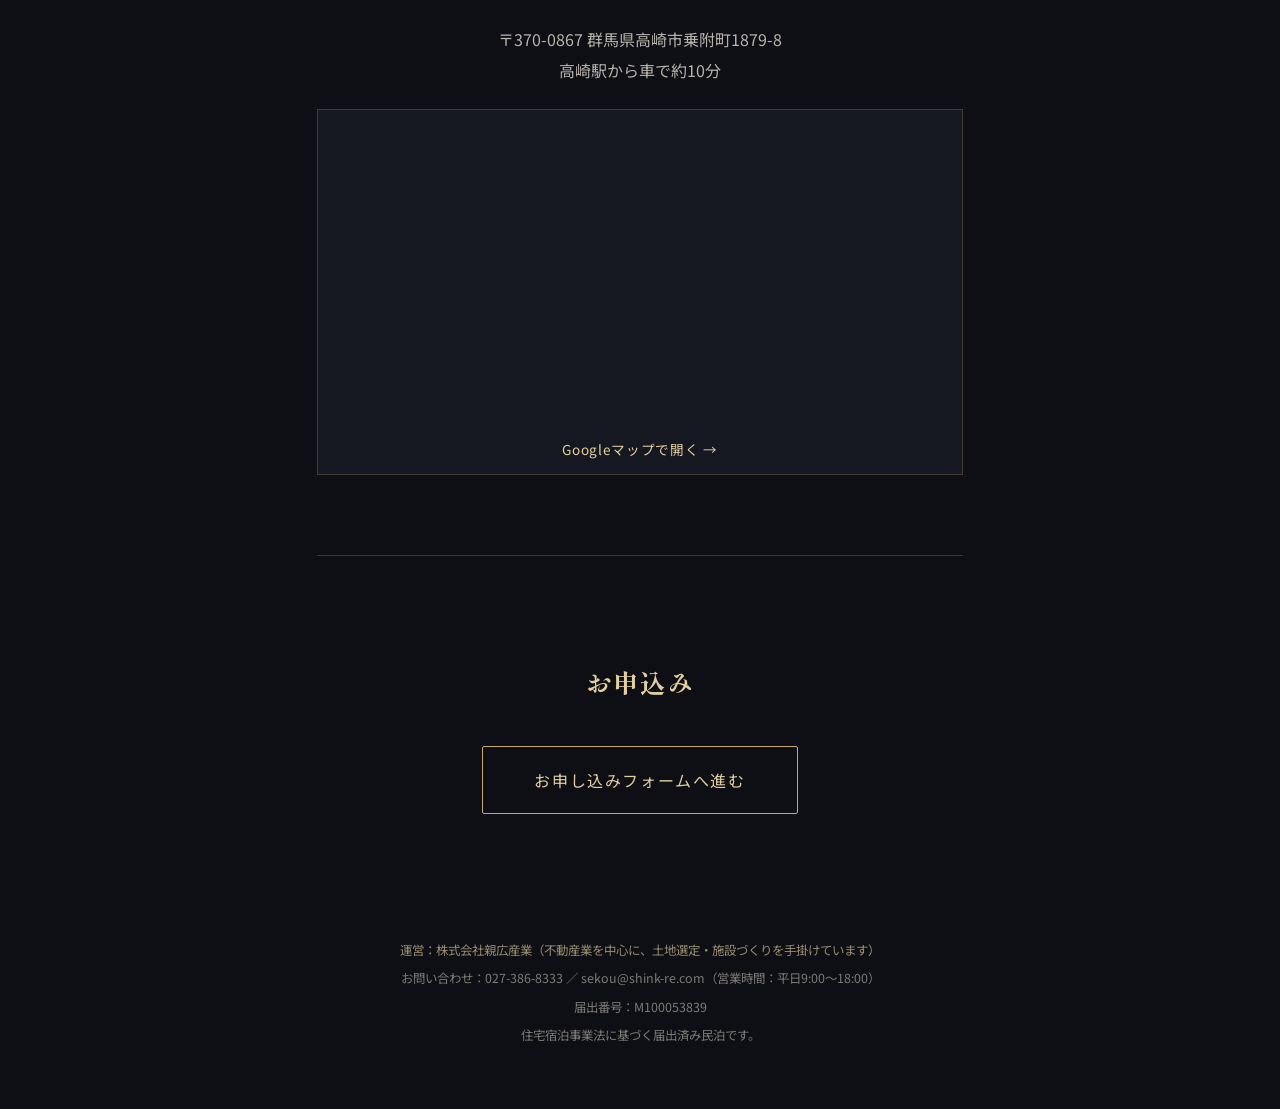
==== commit 7cd916f7: "邸宅紹介リンクをボタンスタイルに変更" ====
--- a/index.html
+++ b/index.html
@@ -42,7 +42,7 @@
       <img src="images/house-2.jpg" alt="ダイニングからの眺め">
       <img src="images/fireworks-last-year.jpg" alt="昨年、部屋から見た高崎花火大会">
     </div>
-    <p class="gallery-link"><a href="house.html" target="_blank" rel="noopener">邸宅のご紹介を見る →</a></p>
+    <p class="gallery-link"><a href="house.html" class="cta" target="_blank" rel="noopener">邸宅のご紹介を見る</a></p>
   </section>
 
   <section class="review">
--- a/style.css
+++ b/style.css
@@ -126,15 +126,6 @@
   margin-top: 1.5rem;
 }
 
-.gallery-link a {
-  color: var(--gold-soft);
-  text-decoration: none;
-  font-size: 0.9rem;
-  letter-spacing: 0.05em;
-  border-bottom: 1px solid var(--gold);
-  padding-bottom: 0.2rem;
-}
-
 /* ---- Review ---- */
 .review-card {
   max-width: 560px;
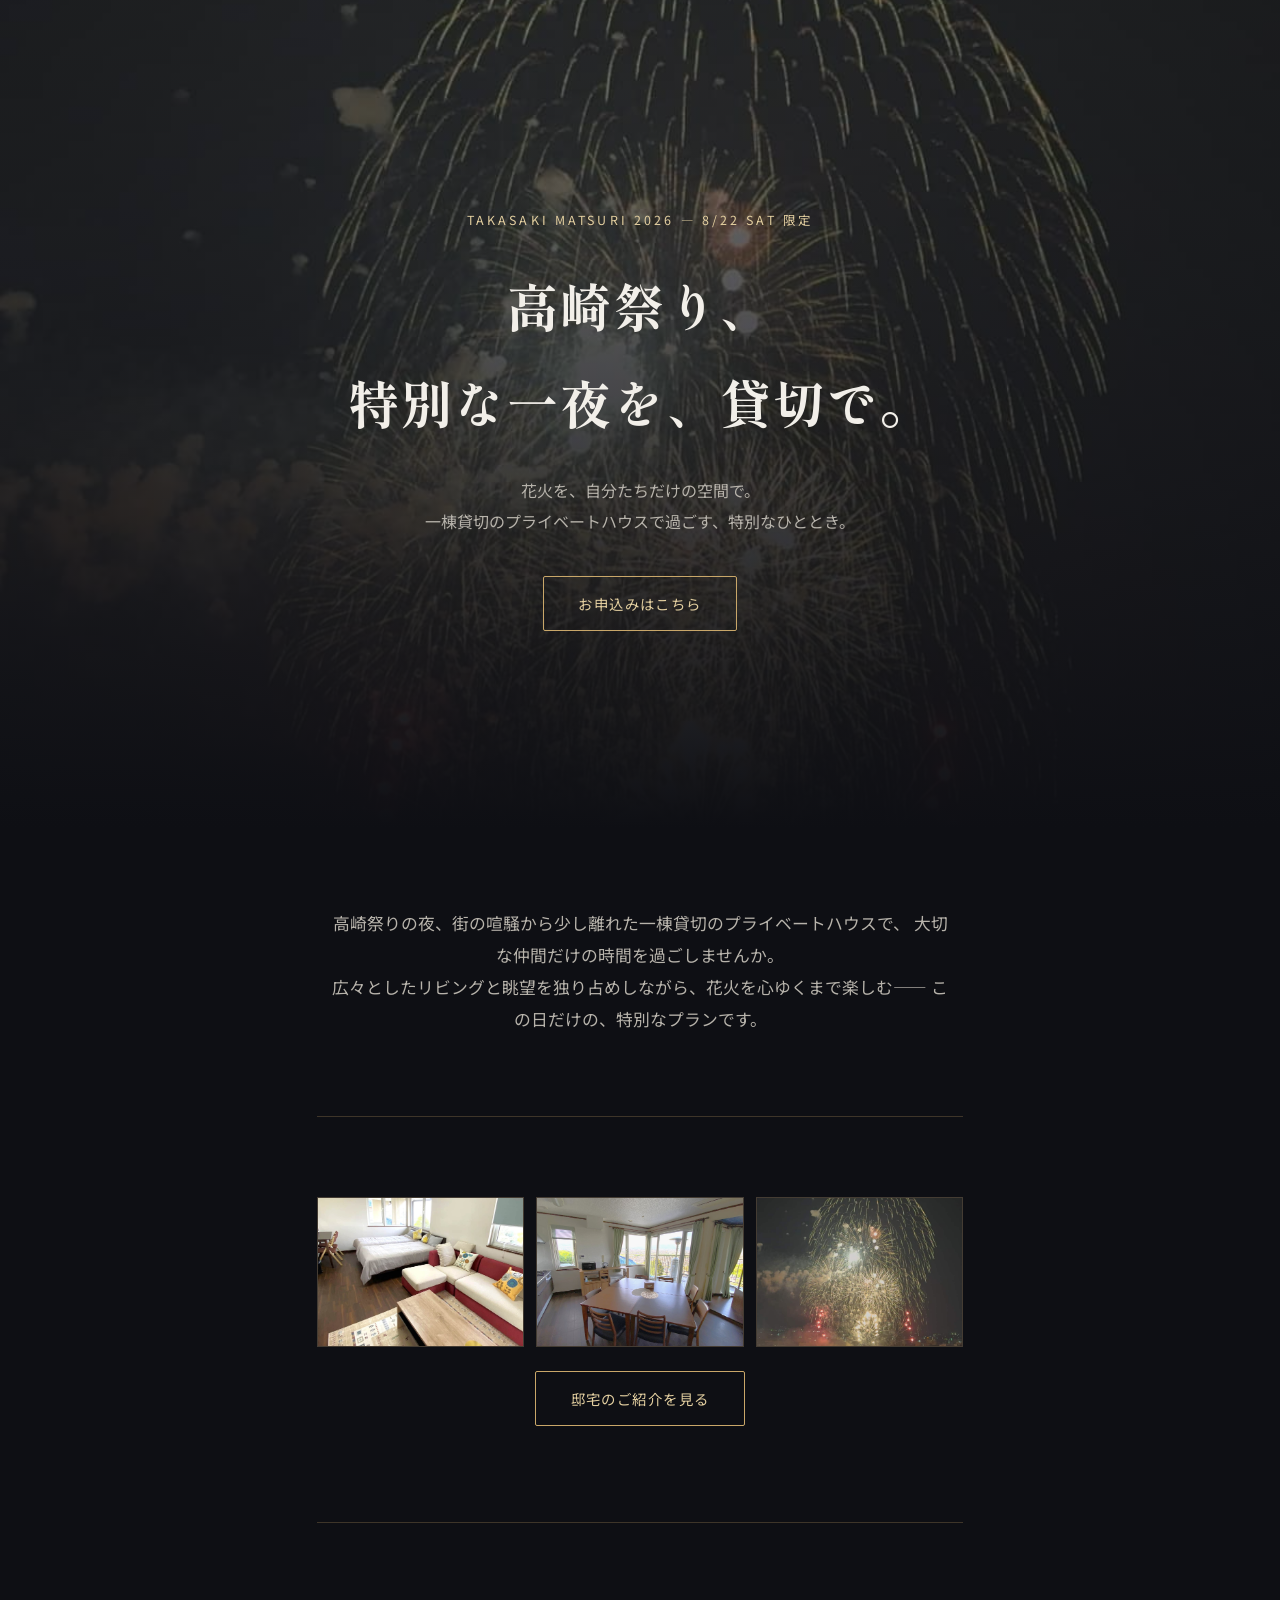
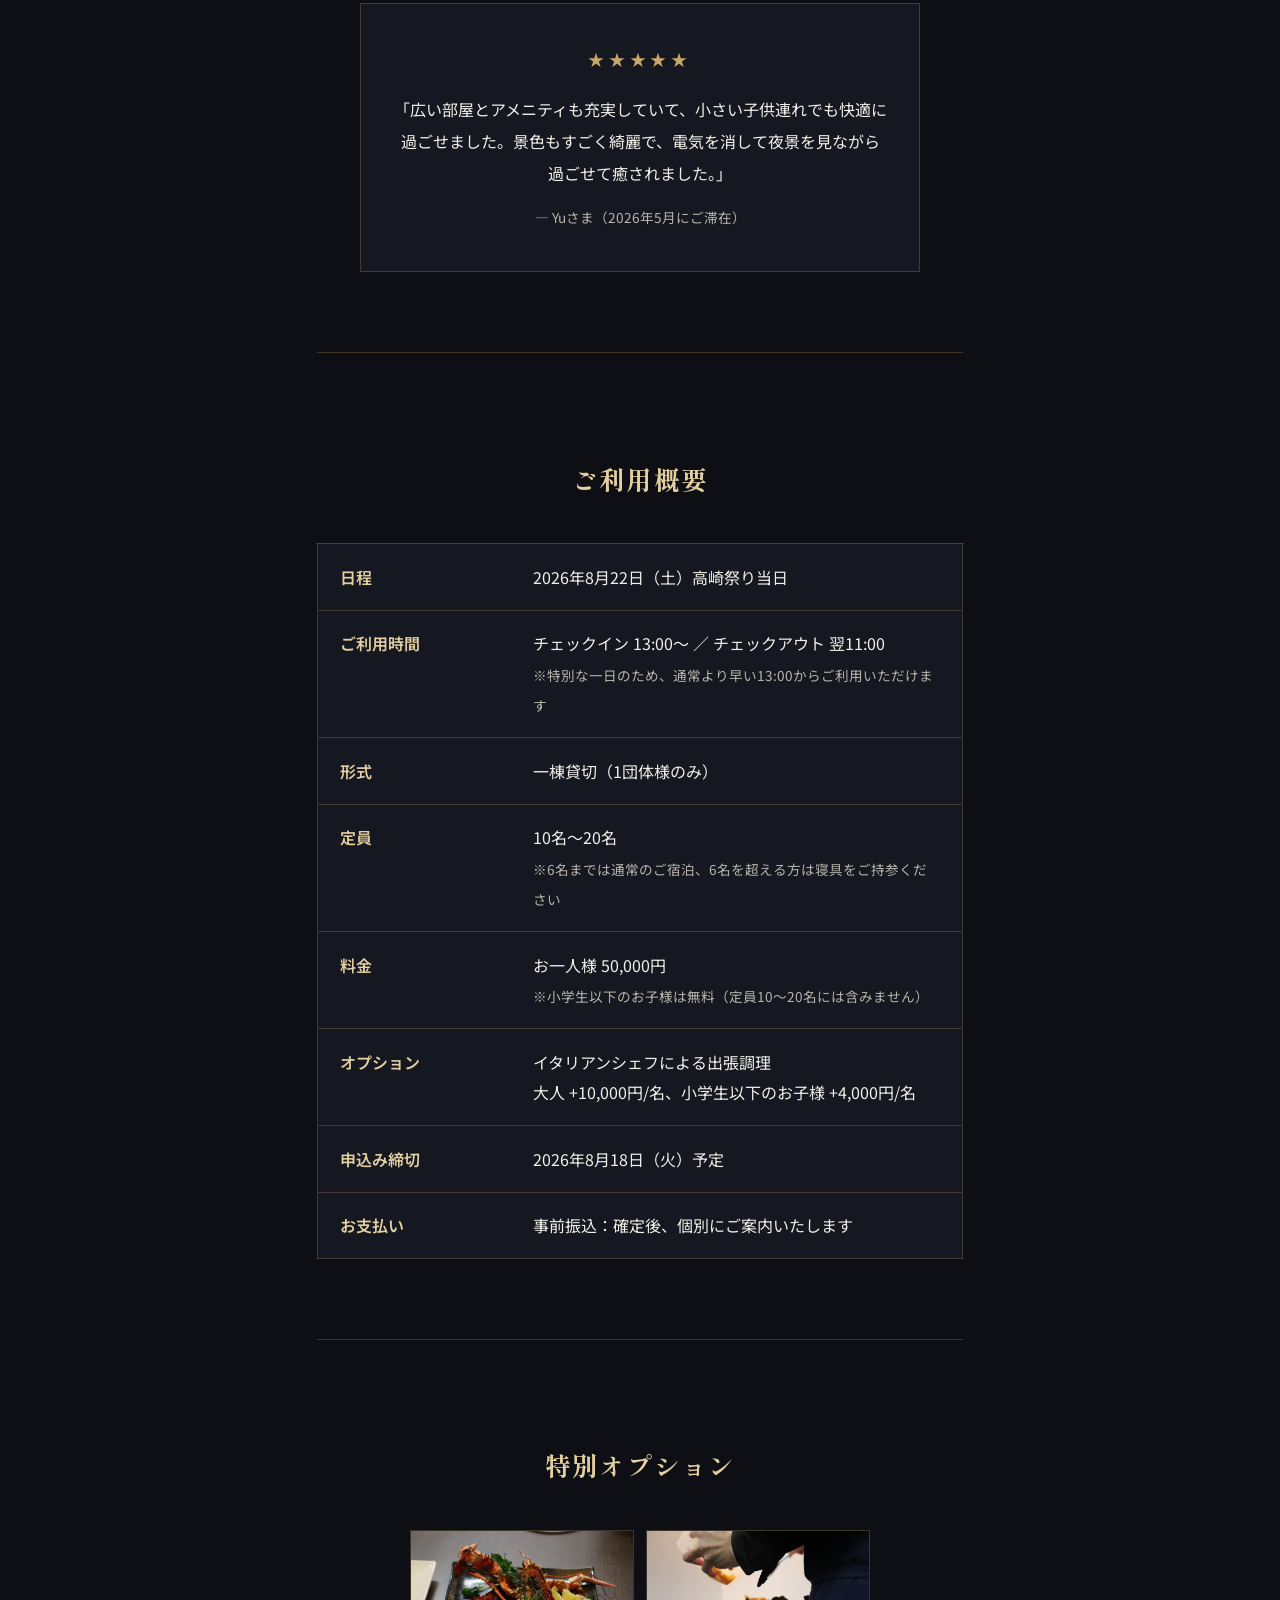
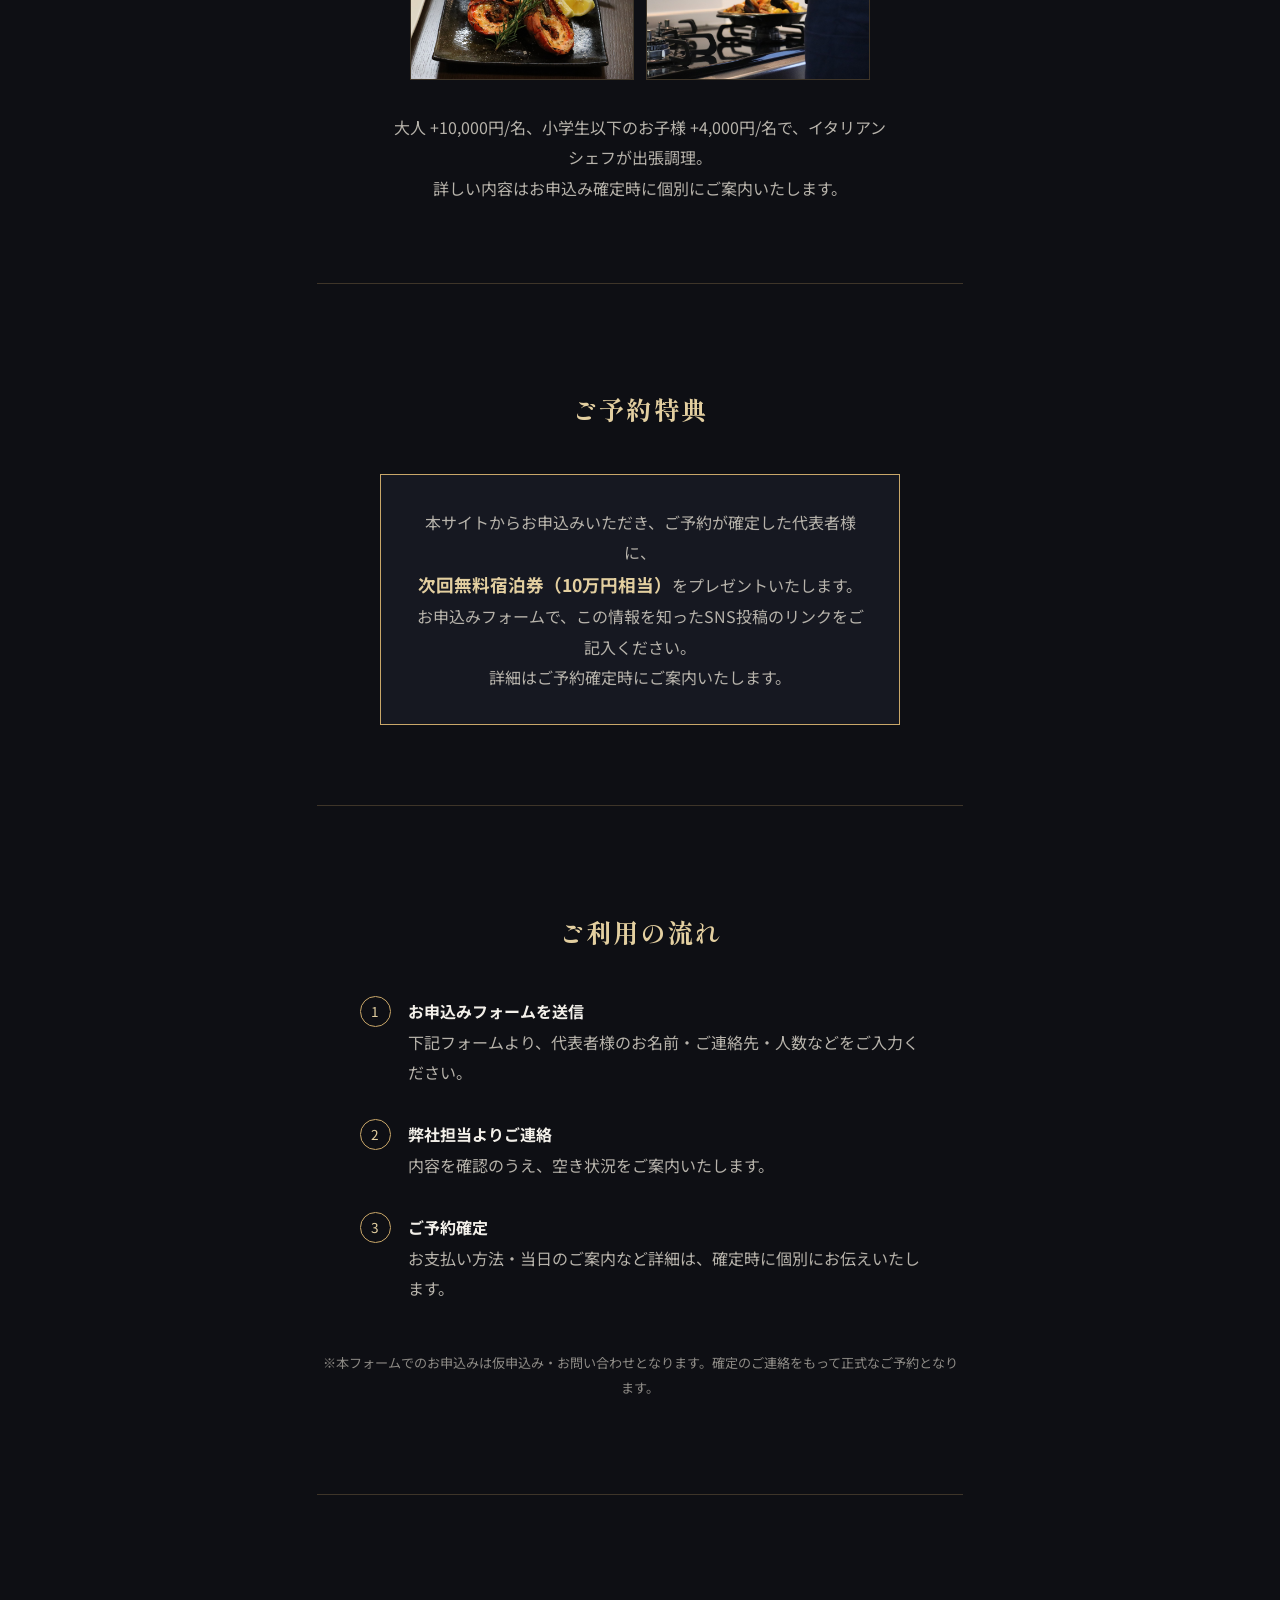
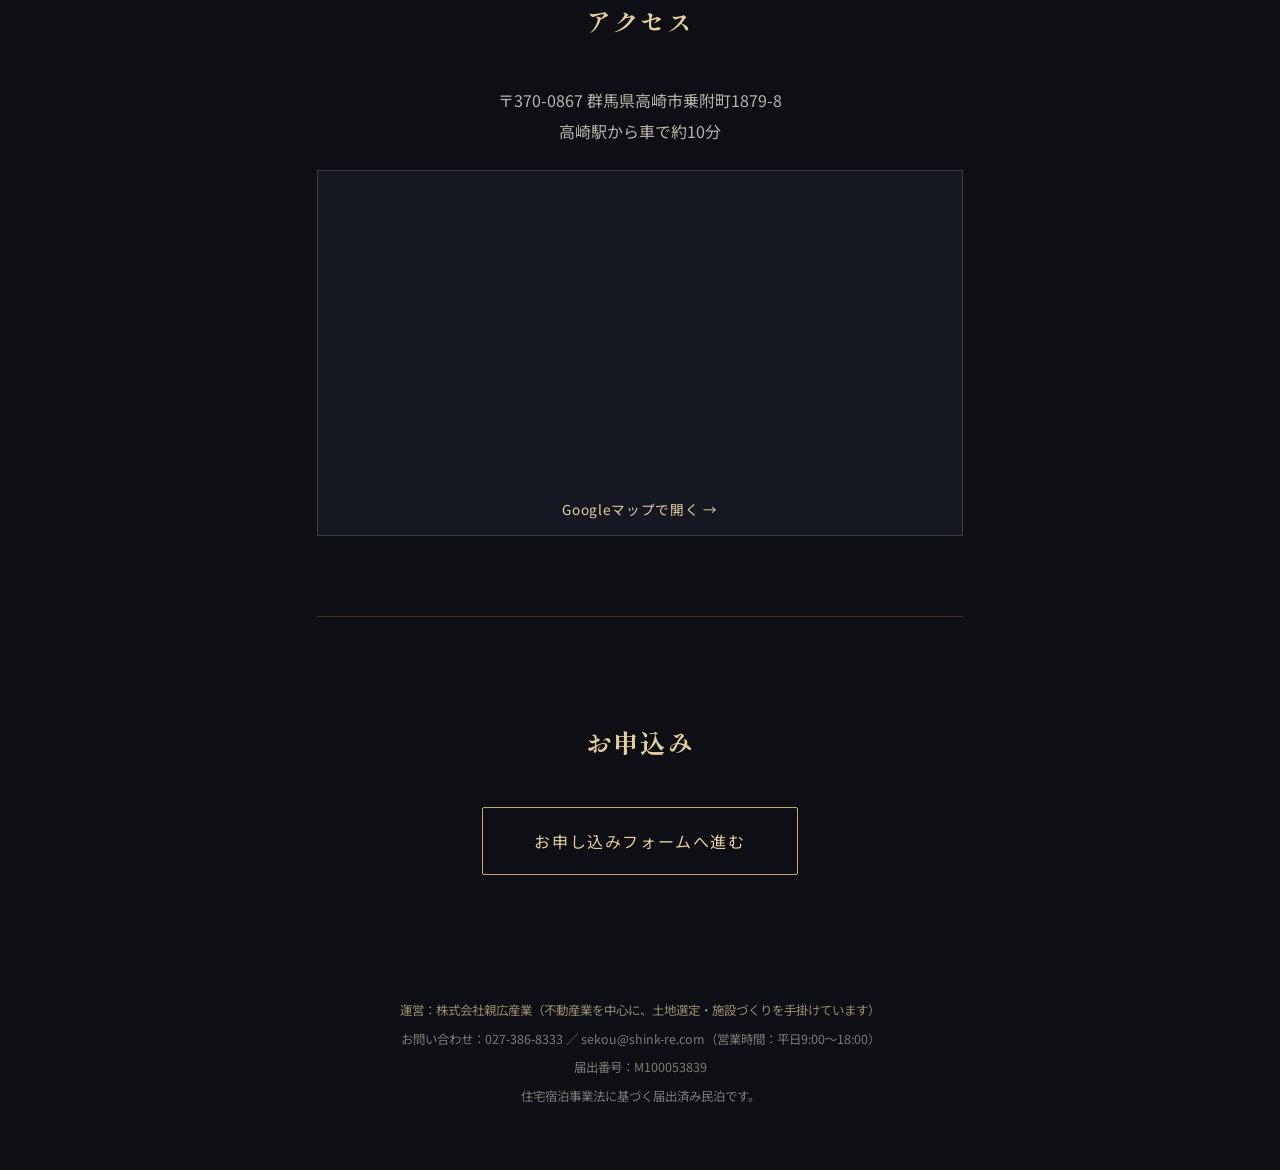
==== commit 90daaa7e: "ご予約特典にSNS投稿リンク記入の案内を追加" ====
--- a/index.html
+++ b/index.html
@@ -81,6 +81,7 @@
     <h2>ご予約特典</h2>
     <p class="perk-copy">本サイトからお申込みいただき、ご予約が確定した代表者様に、<br>
     <strong>次回無料宿泊券（10万円相当）</strong>をプレゼントいたします。<br>
+    お申込みフォームで、この情報を知ったSNS投稿のリンクをご記入ください。<br>
     詳細はご予約確定時にご案内いたします。</p>
   </section>
 
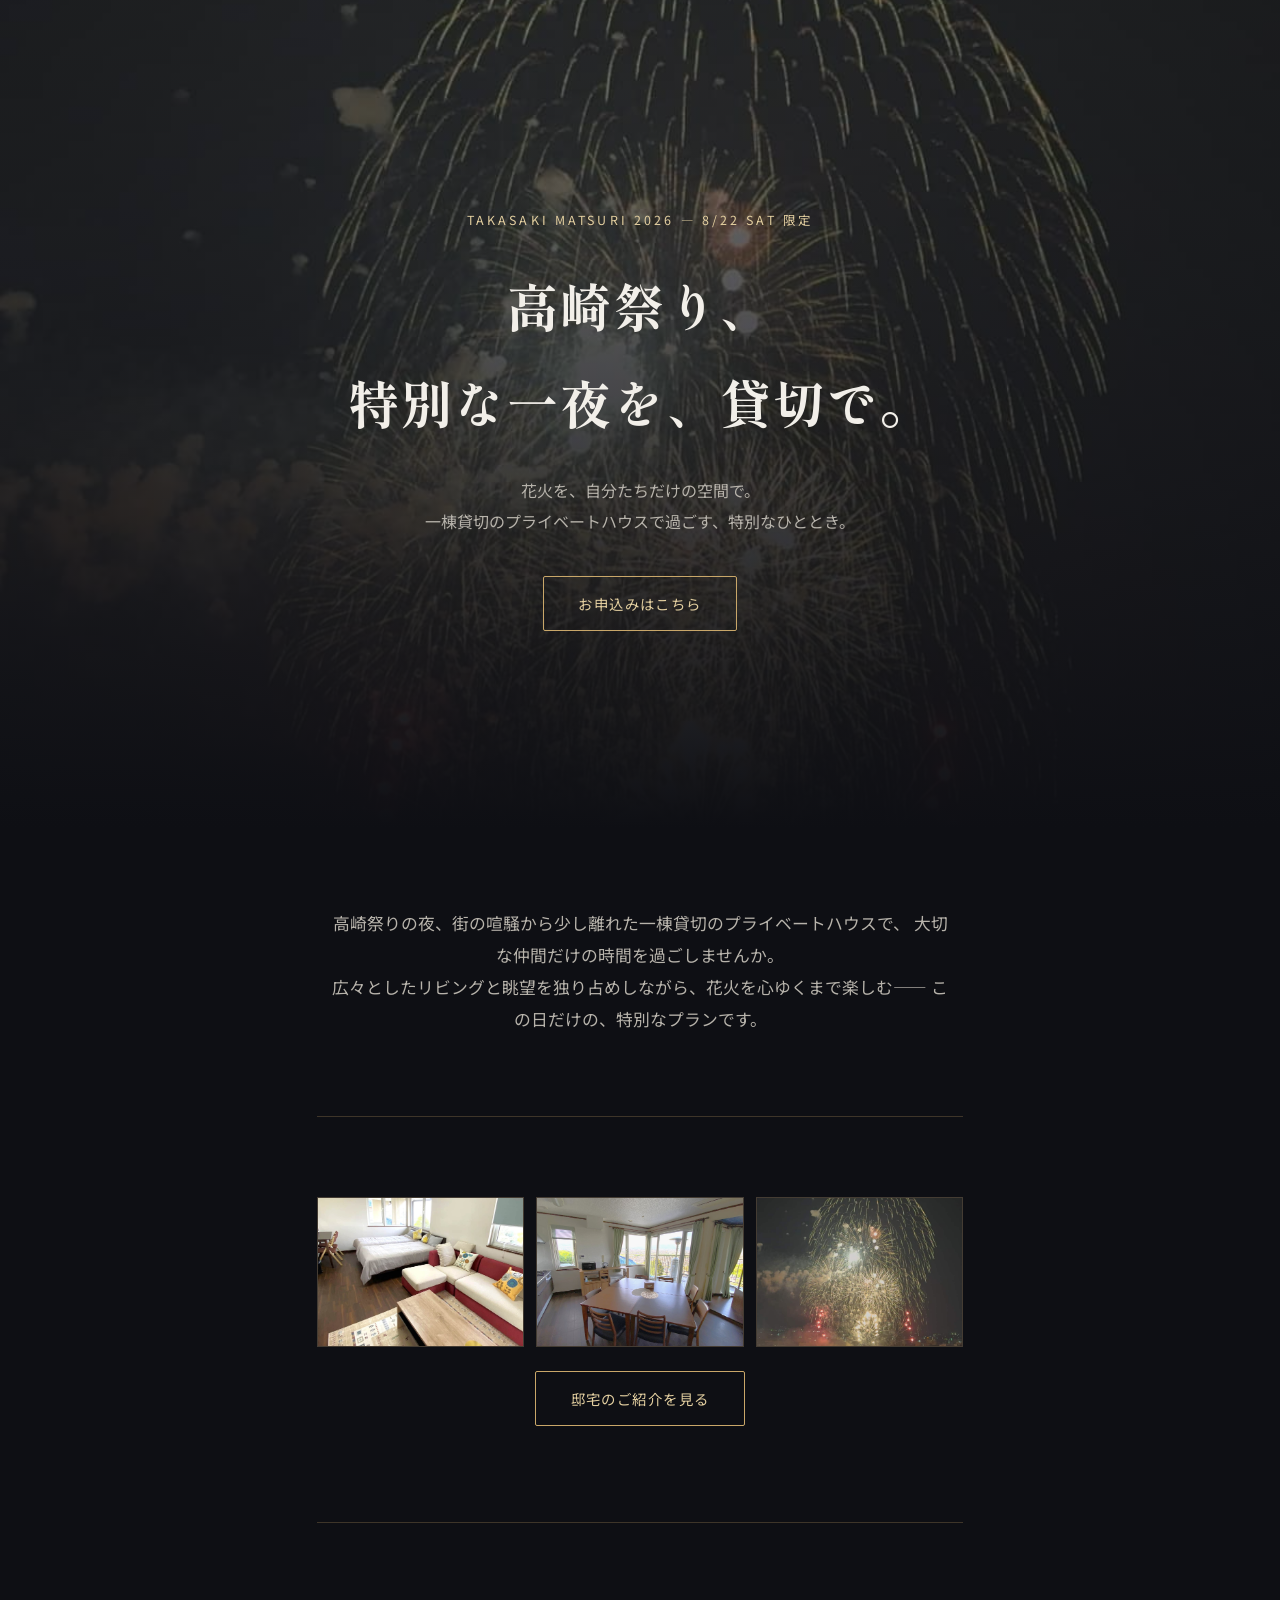
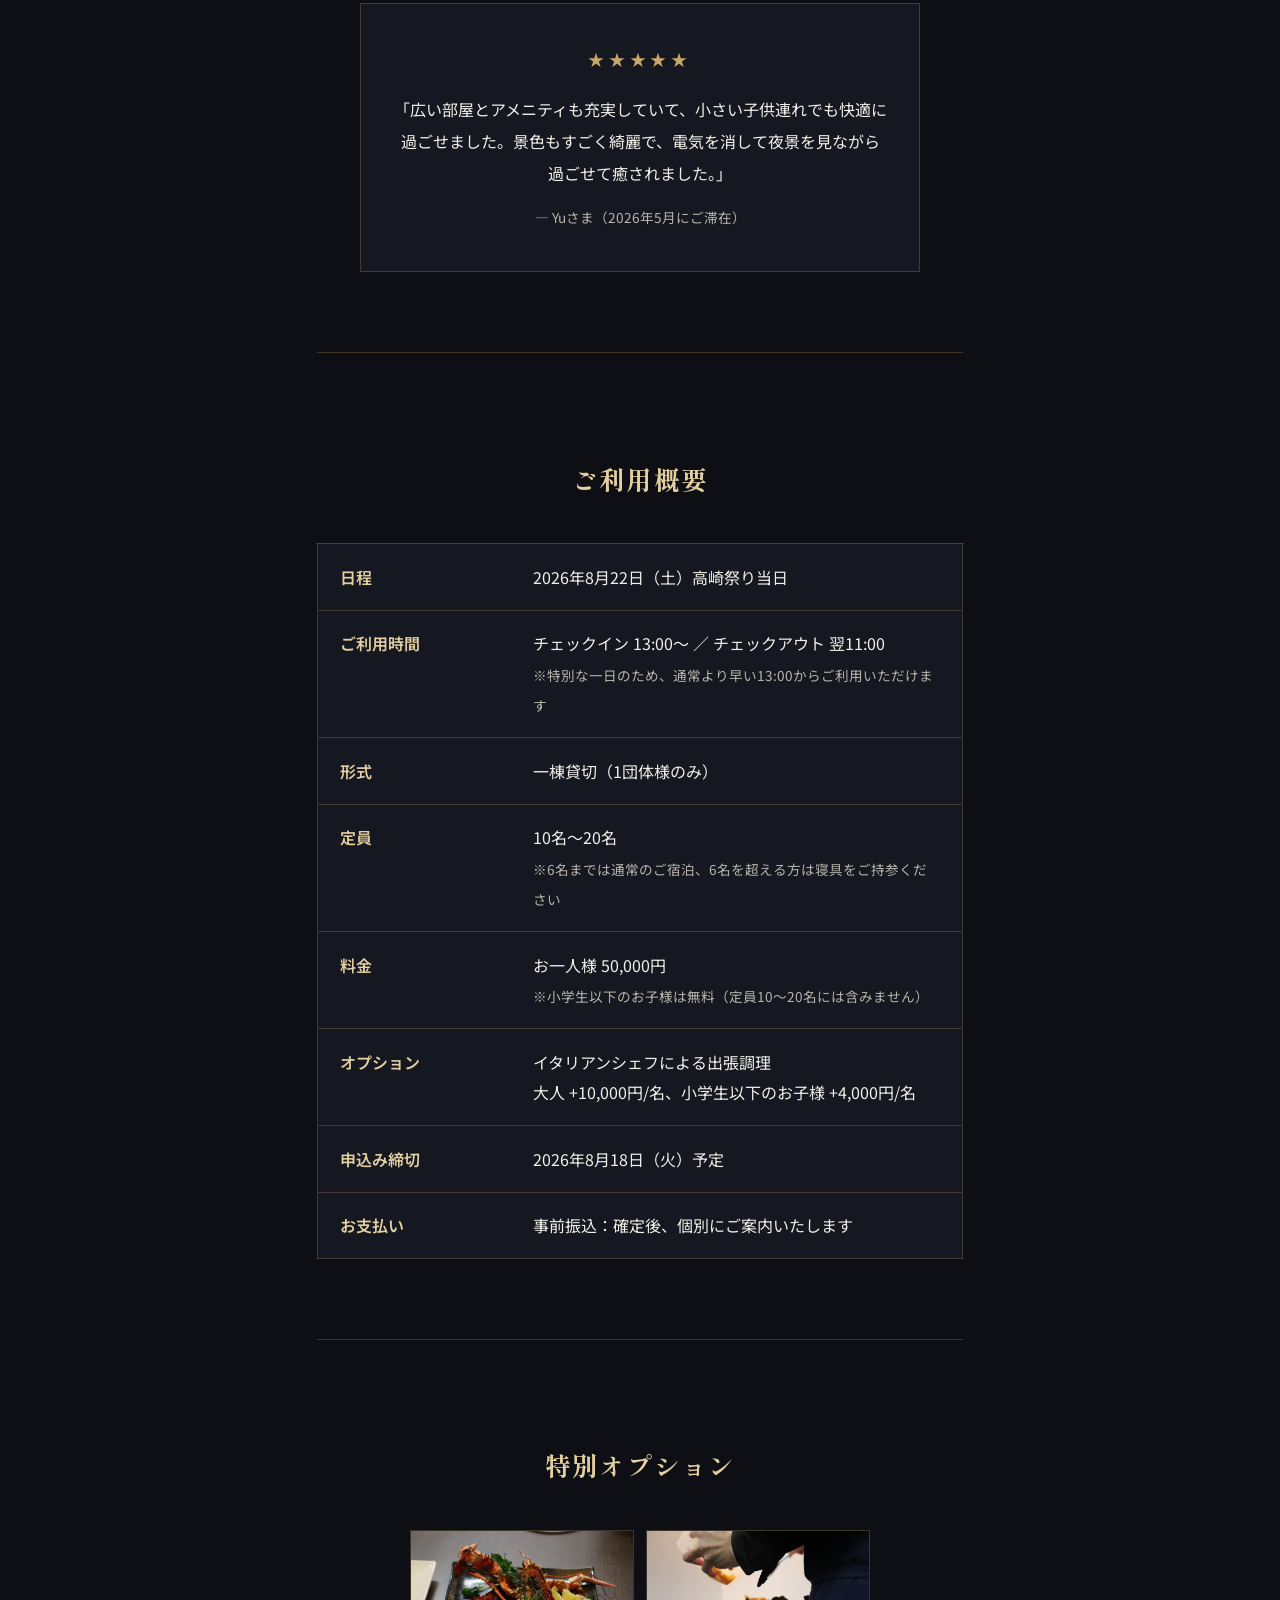
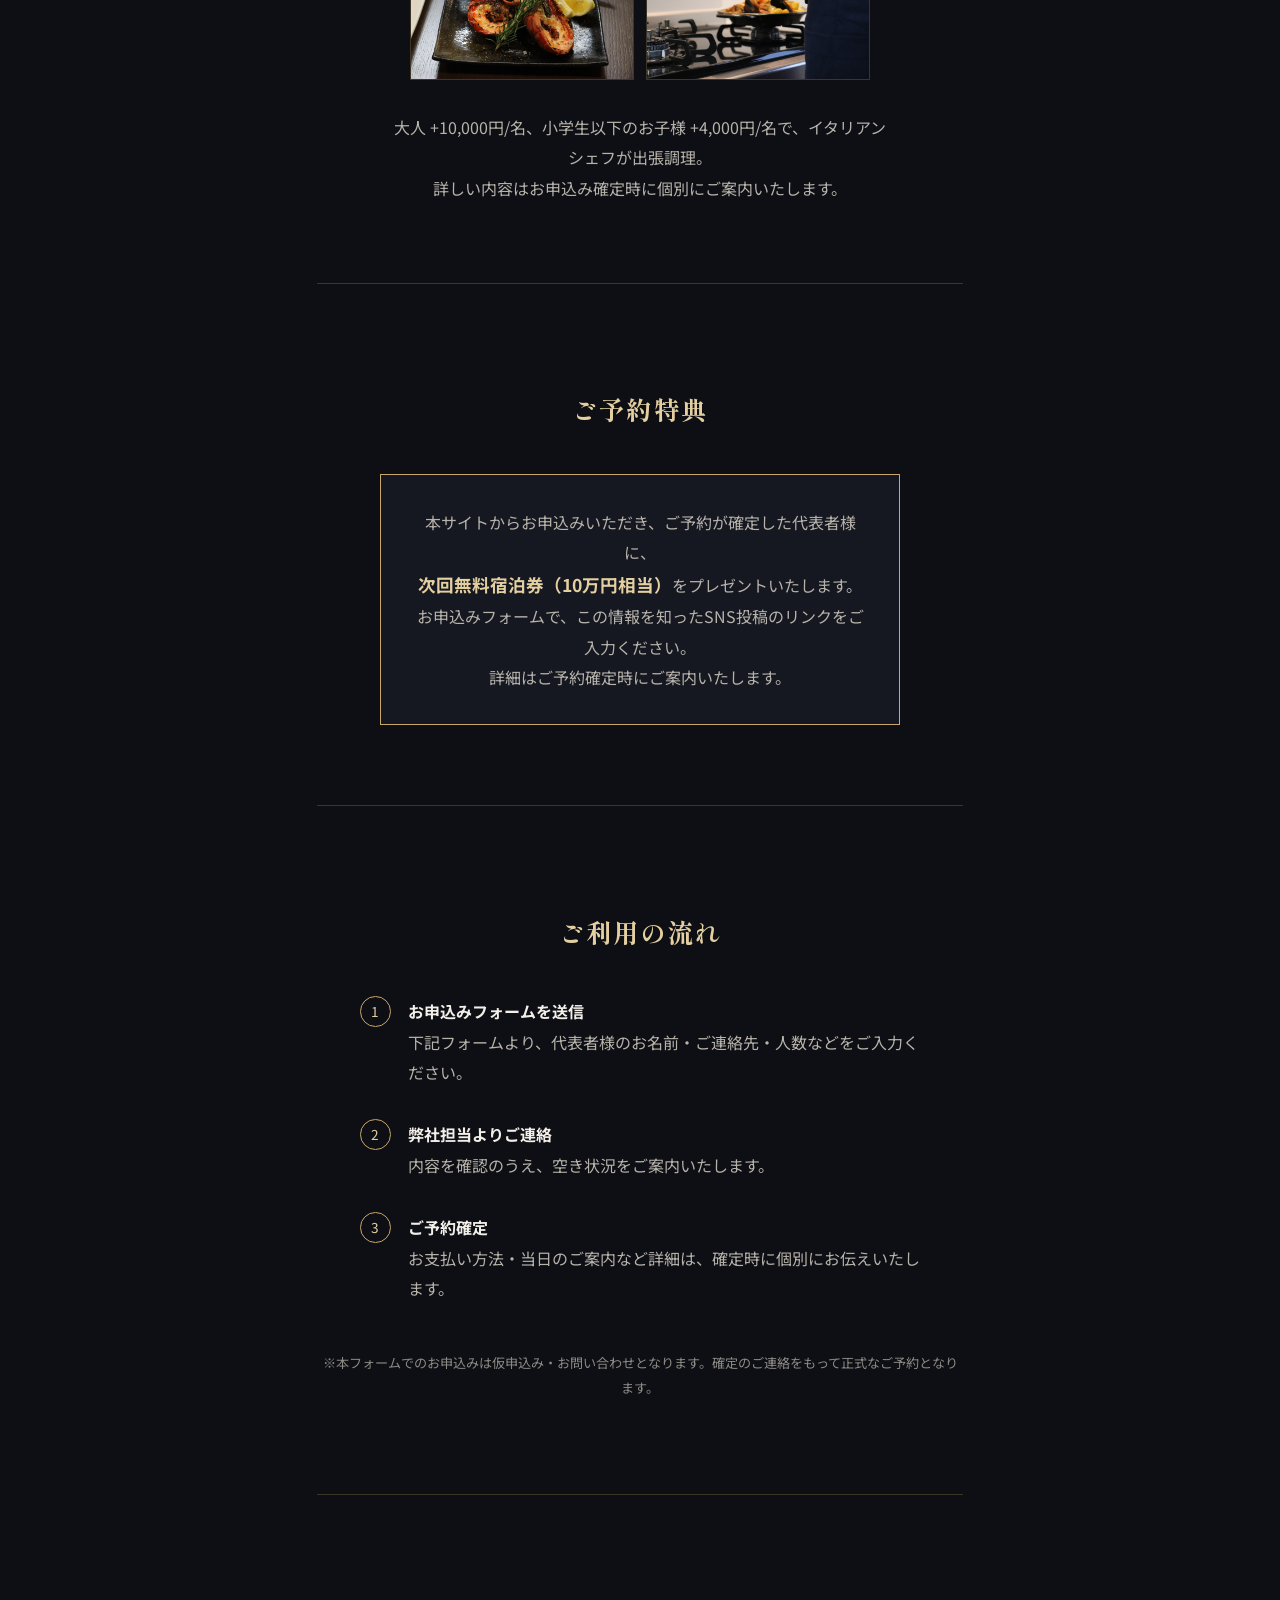
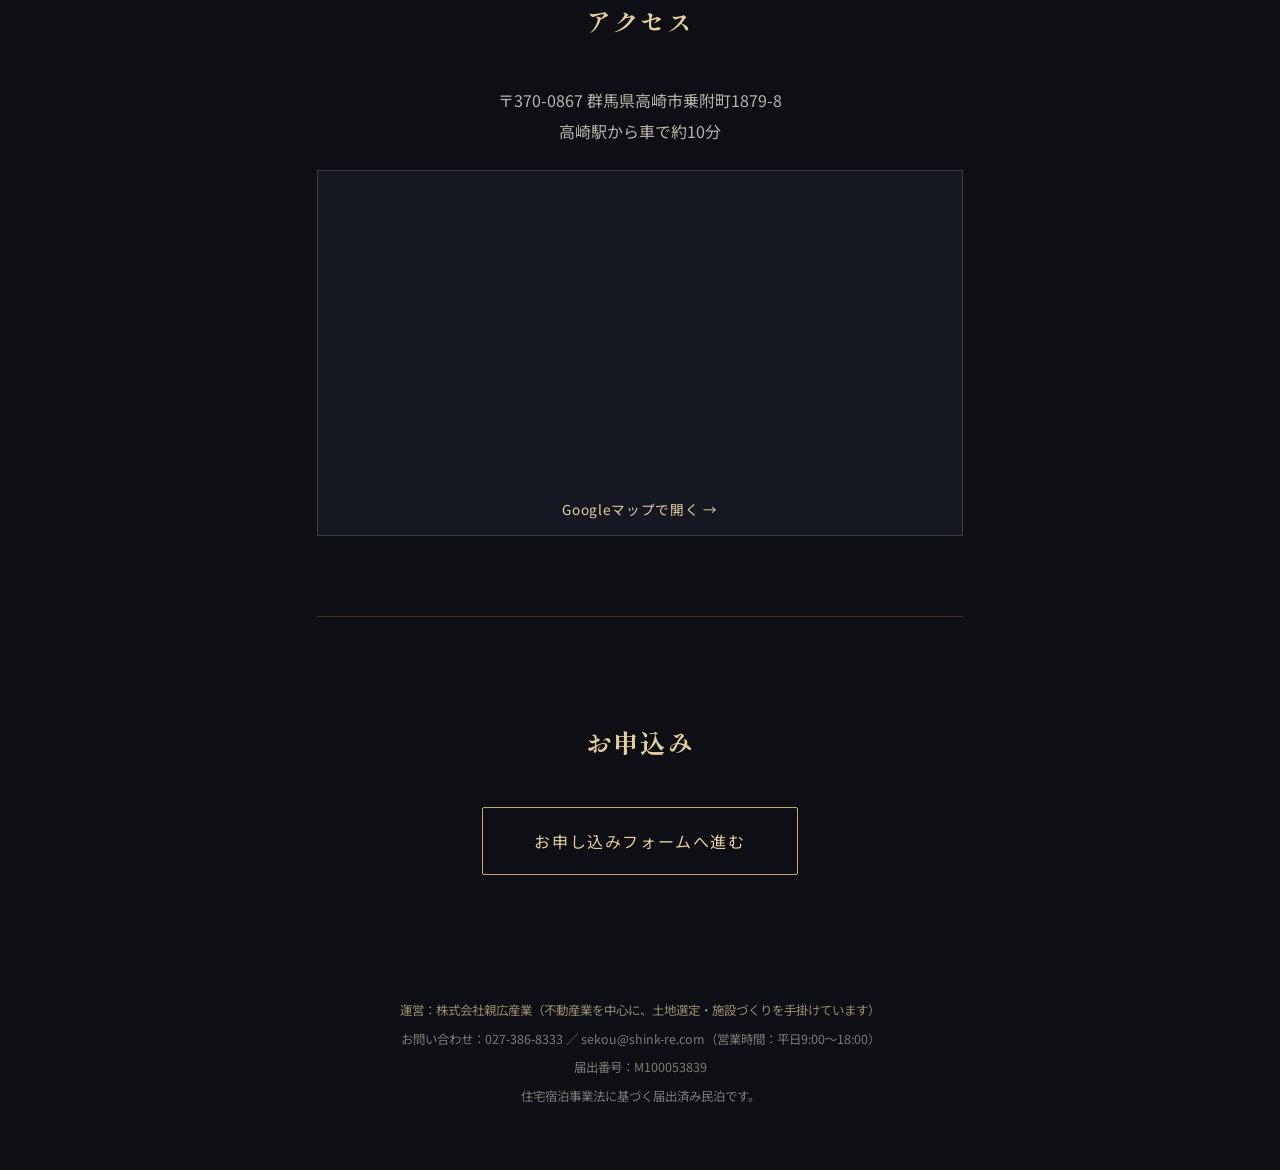
==== commit 4efb7669: "「ご記入ください」を「ご入力ください」に修正" ====
--- a/index.html
+++ b/index.html
@@ -81,7 +81,7 @@
     <h2>ご予約特典</h2>
     <p class="perk-copy">本サイトからお申込みいただき、ご予約が確定した代表者様に、<br>
     <strong>次回無料宿泊券（10万円相当）</strong>をプレゼントいたします。<br>
-    お申込みフォームで、この情報を知ったSNS投稿のリンクをご記入ください。<br>
+    お申込みフォームで、この情報を知ったSNS投稿のリンクをご入力ください。<br>
     詳細はご予約確定時にご案内いたします。</p>
   </section>
 
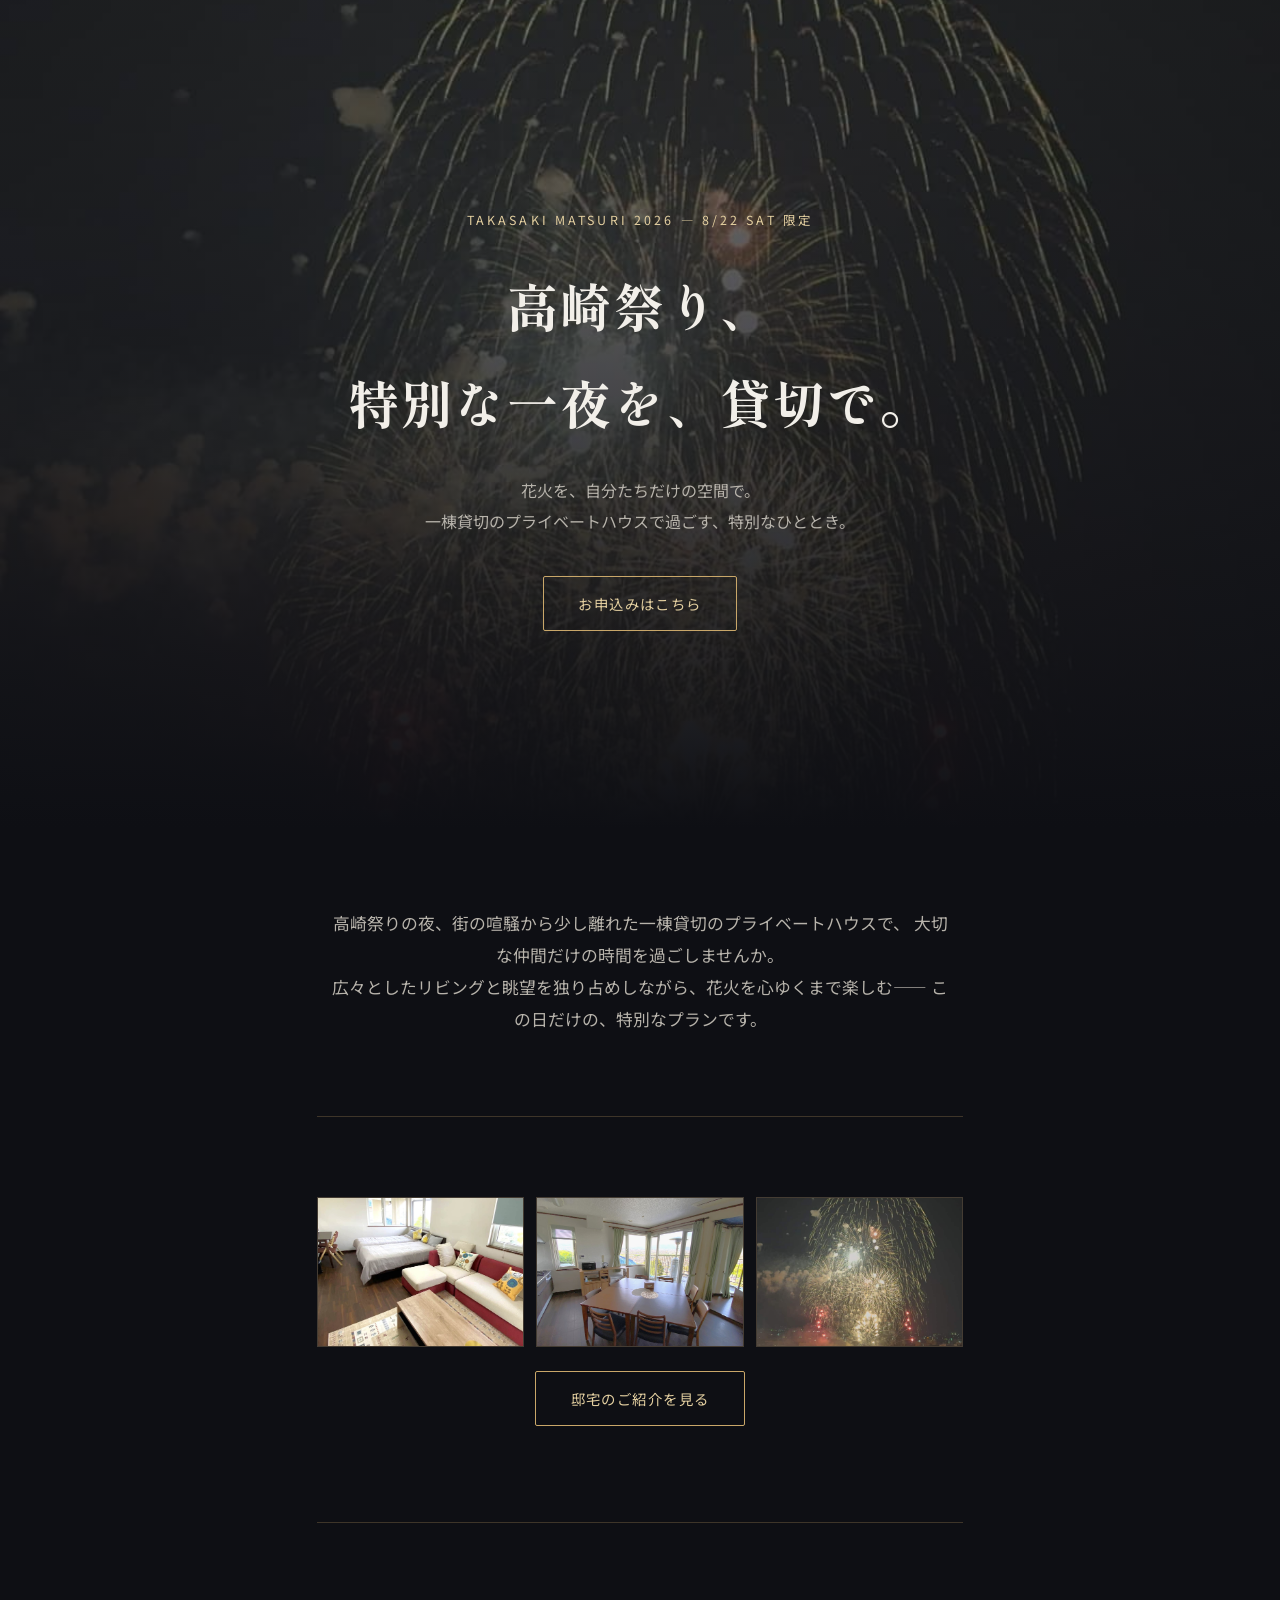
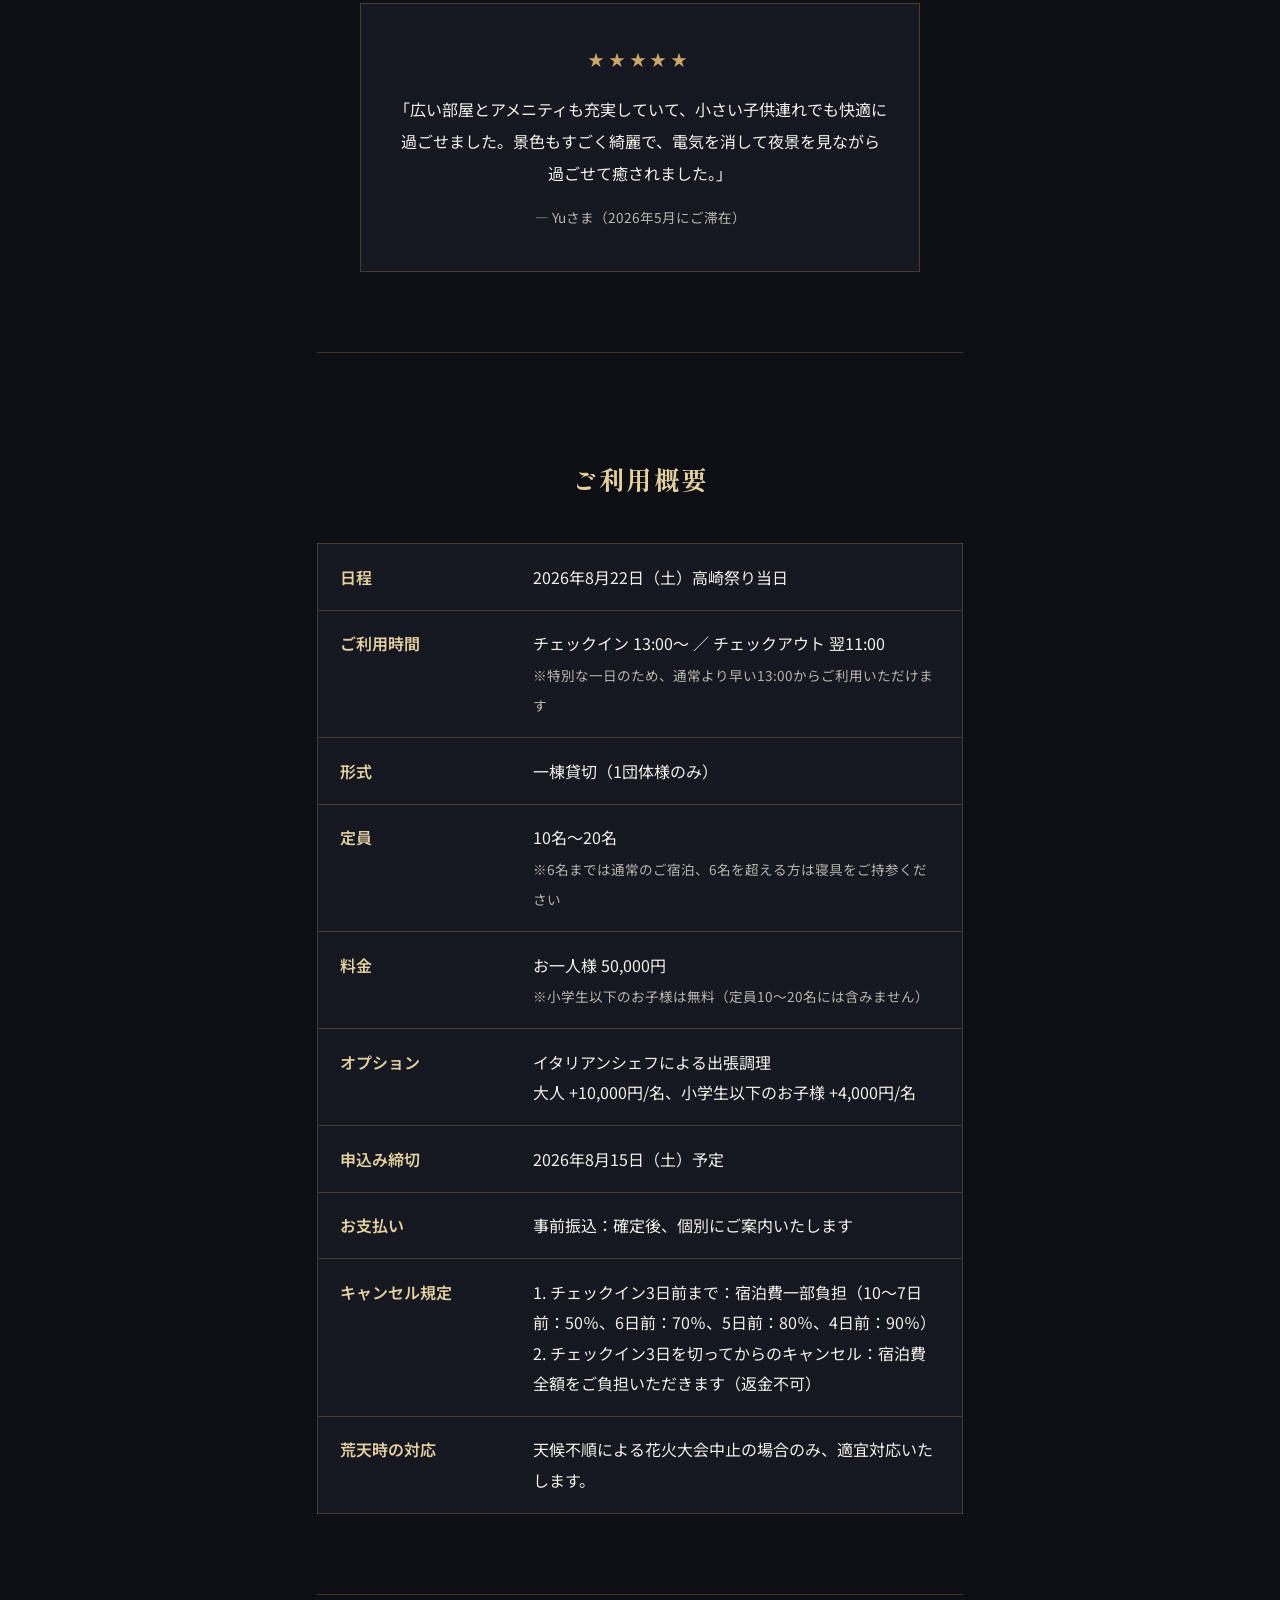
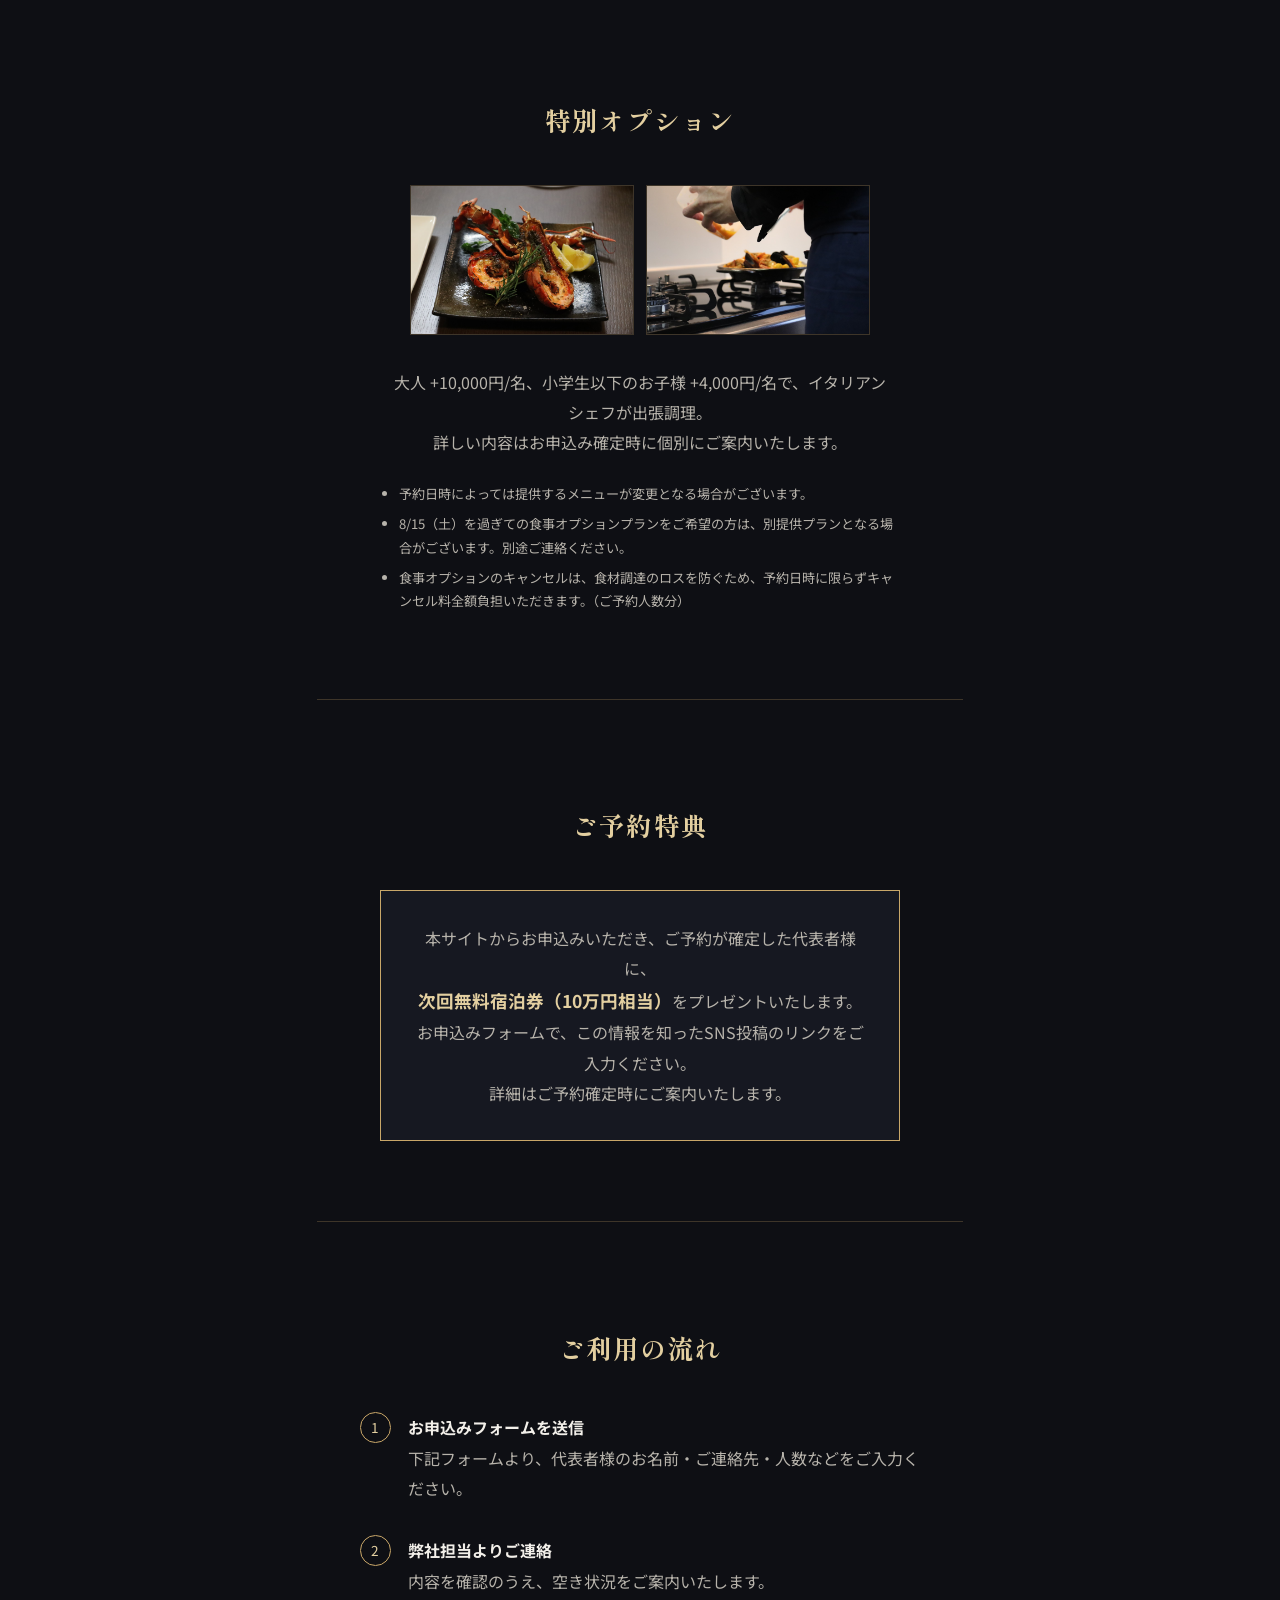
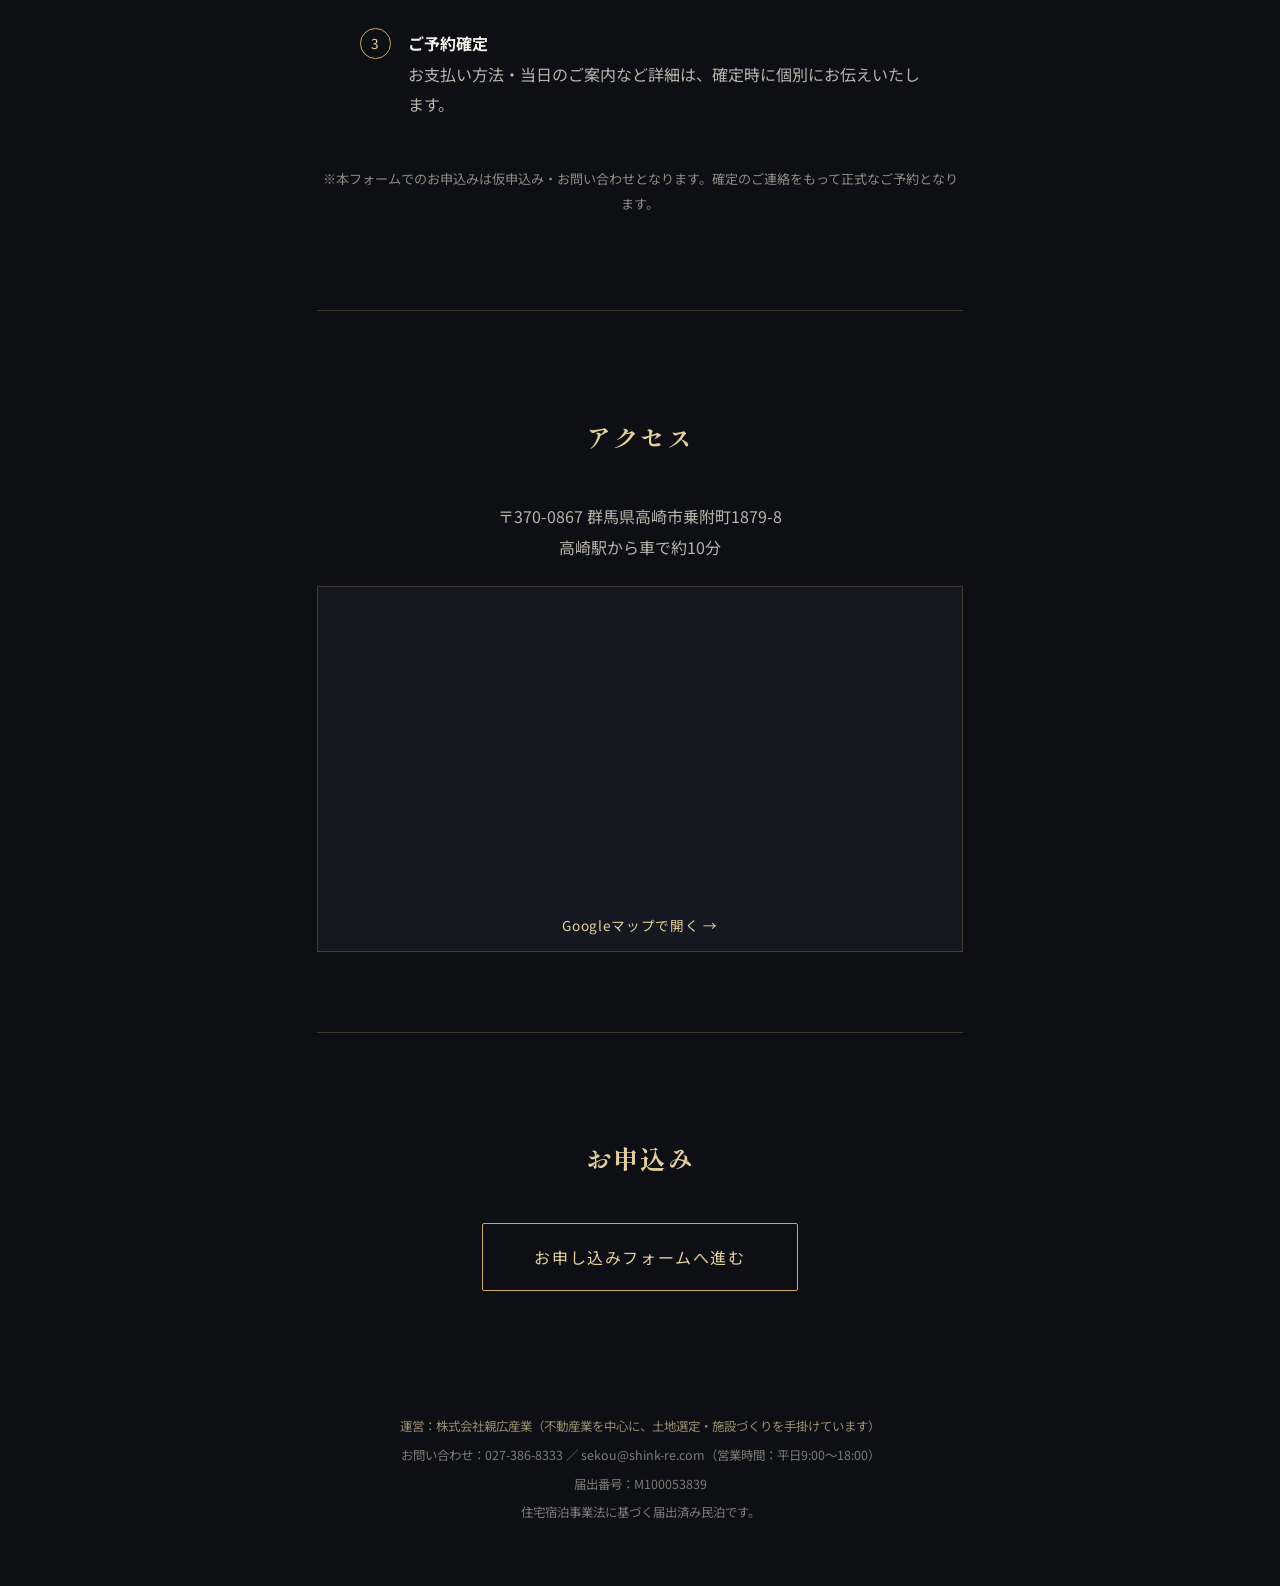
==== commit be2629a8: "締切日変更、食事オプション注意事項、キャンセル規定、荒天時対応を追加" ====
--- a/index.html
+++ b/index.html
@@ -9,7 +9,7 @@
 <!-- OGP -->
 <meta property="og:title" content="高崎祭り 特別な一夜｜一棟貸切プライベート花火鑑賞">
 <meta property="og:description" content="2026年8月22日（土）限定。一棟貸切のプライベート空間で楽しむ、特別な花火の夜。">
-<meta property="og:image" content="https://uchiikeyu.github.io/takasaki-festival-2026/images/house-hero.jpg">
+<meta property="og:image" content="https://shinko-sangyo.github.io/takasaki-festival-2026/images/house-hero.jpg">
 <meta property="og:type" content="website">
 
 <link rel="stylesheet" href="style.css?v=2">
@@ -62,8 +62,13 @@
       <tr><th>定員</th><td>10名〜20名<br><span class="note">※6名までは通常のご宿泊、6名を超える方は寝具をご持参ください</span></td></tr>
       <tr><th>料金</th><td>お一人様 50,000円<br><span class="note">※小学生以下のお子様は無料（定員10〜20名には含みません）</span></td></tr>
       <tr><th>オプション</th><td>イタリアンシェフによる出張調理<br>大人 +10,000円/名、小学生以下のお子様 +4,000円/名</td></tr>
-      <tr><th>申込み締切</th><td>2026年8月18日（火）予定</td></tr>
+      <tr><th>申込み締切</th><td>2026年8月15日（土）予定</td></tr>
       <tr><th>お支払い</th><td>事前振込：確定後、個別にご案内いたします</td></tr>
+      <tr><th>キャンセル規定</th><td>
+        1. チェックイン3日前まで：宿泊費一部負担（10〜7日前：50％、6日前：70％、5日前：80％、4日前：90％）<br>
+        2. チェックイン3日を切ってからのキャンセル：宿泊費全額をご負担いただきます（返金不可）
+      </td></tr>
+      <tr><th>荒天時の対応</th><td>天候不順による花火大会中止の場合のみ、適宜対応いたします。</td></tr>
     </table>
   </section>
 
@@ -75,6 +80,11 @@
     </div>
     <p class="chef-copy">大人 +10,000円/名、小学生以下のお子様 +4,000円/名で、イタリアンシェフが出張調理。<br>
     詳しい内容はお申込み確定時に個別にご案内いたします。</p>
+    <ul class="chef-notes">
+      <li>予約日時によっては提供するメニューが変更となる場合がございます。</li>
+      <li>8/15（土）を過ぎての食事オプションプランをご希望の方は、別提供プランとなる場合がございます。別途ご連絡ください。</li>
+      <li>食事オプションのキャンセルは、食材調達のロスを防ぐため、予約日時に限らずキャンセル料全額負担いただきます。（ご予約人数分）</li>
+    </ul>
   </section>
 
   <section class="perk">
--- a/style.css
+++ b/style.css
@@ -205,6 +205,17 @@
   margin: 0 auto;
 }
 
+.chef-notes {
+  max-width: 520px;
+  margin: 1.5rem auto 0;
+  padding-left: 1.2rem;
+  color: var(--text-dim);
+  font-size: 0.82rem;
+  line-height: 1.8;
+}
+
+.chef-notes li { margin-bottom: 0.4rem; }
+
 /* ---- Perk ---- */
 .perk-copy {
   text-align: center;
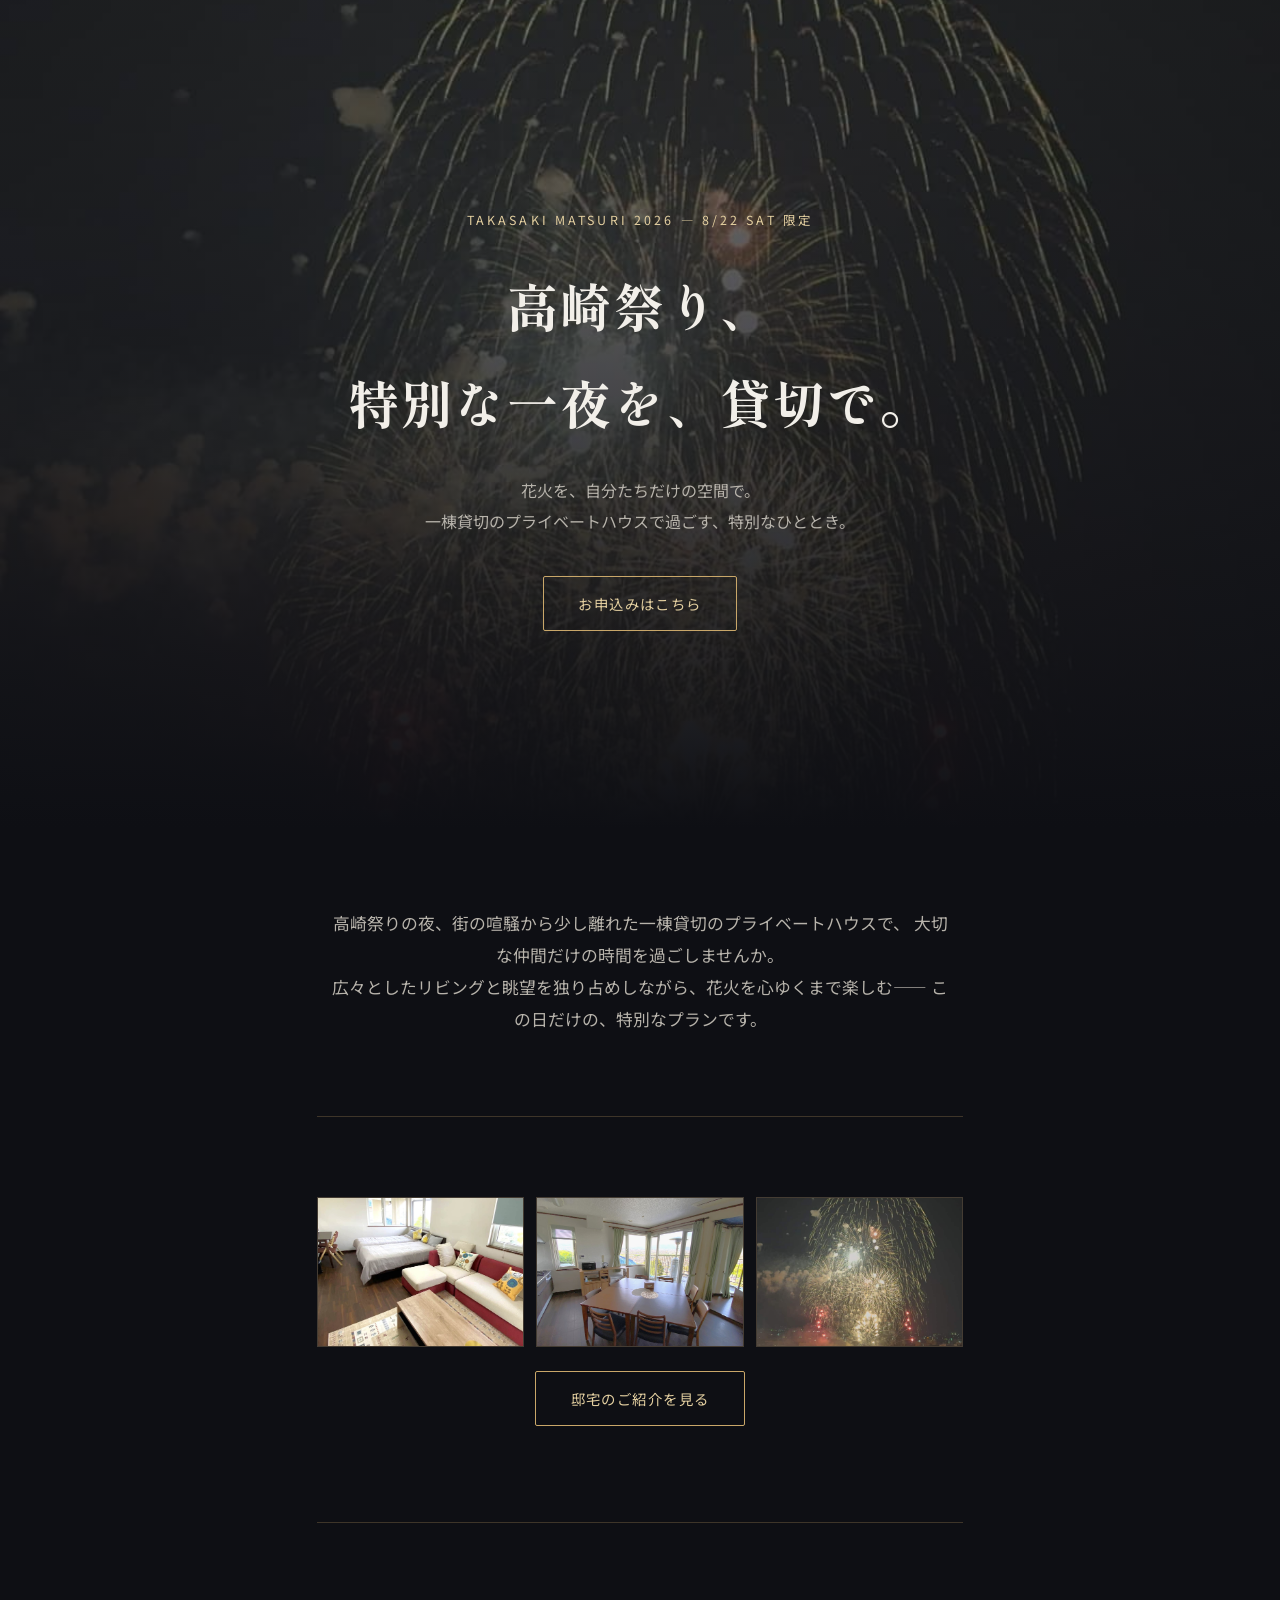
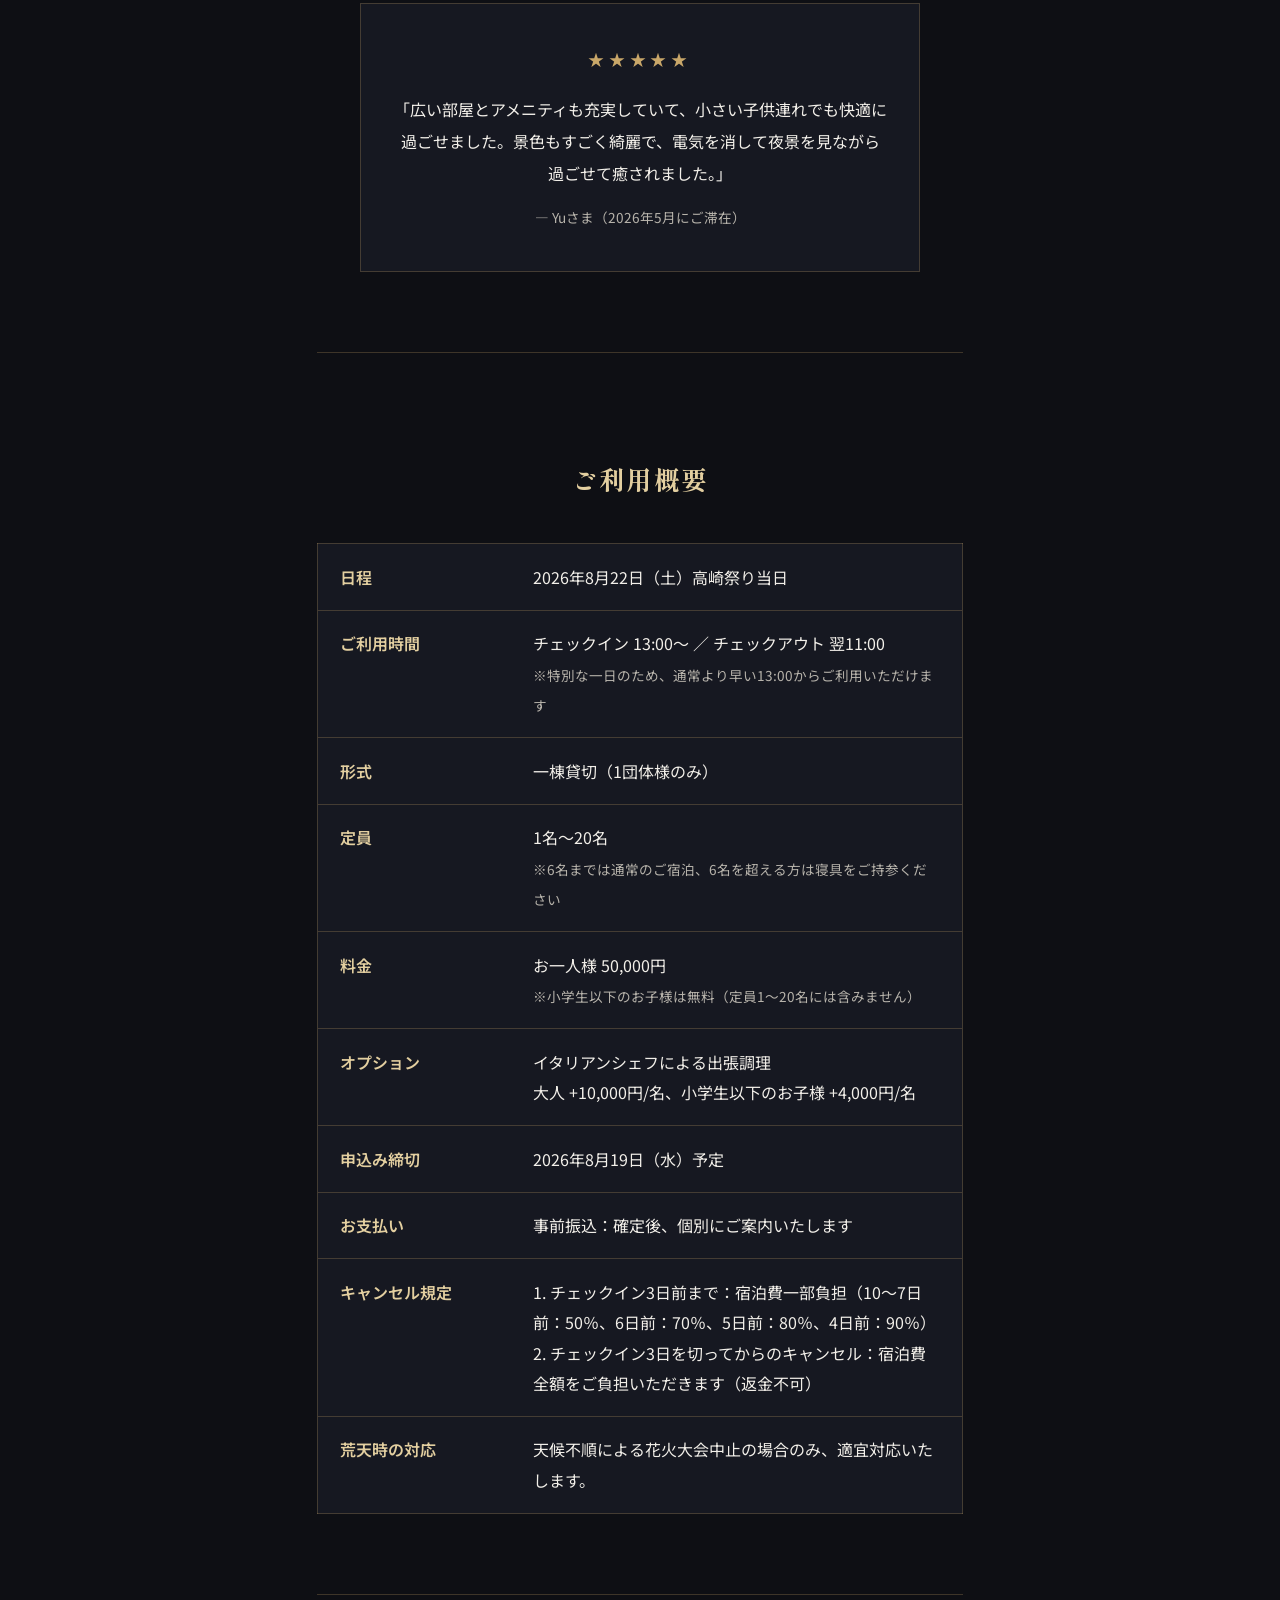
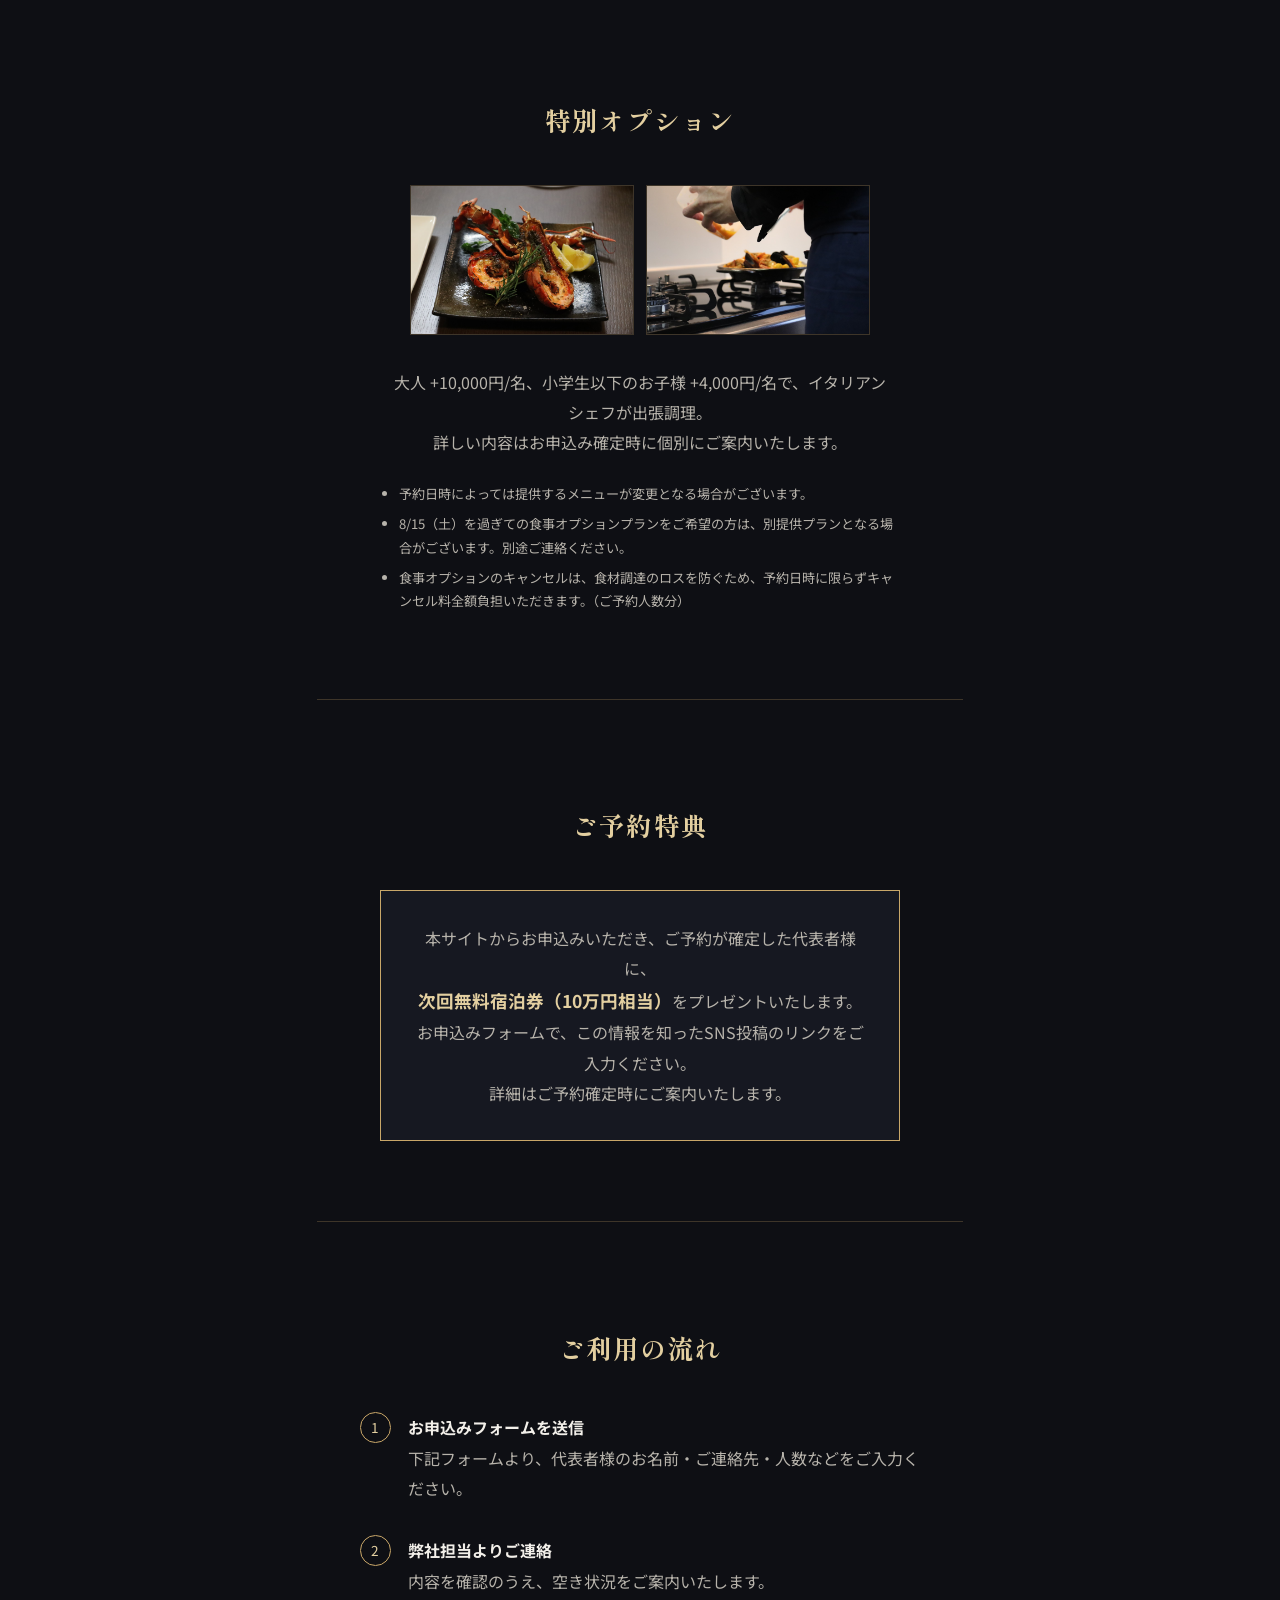
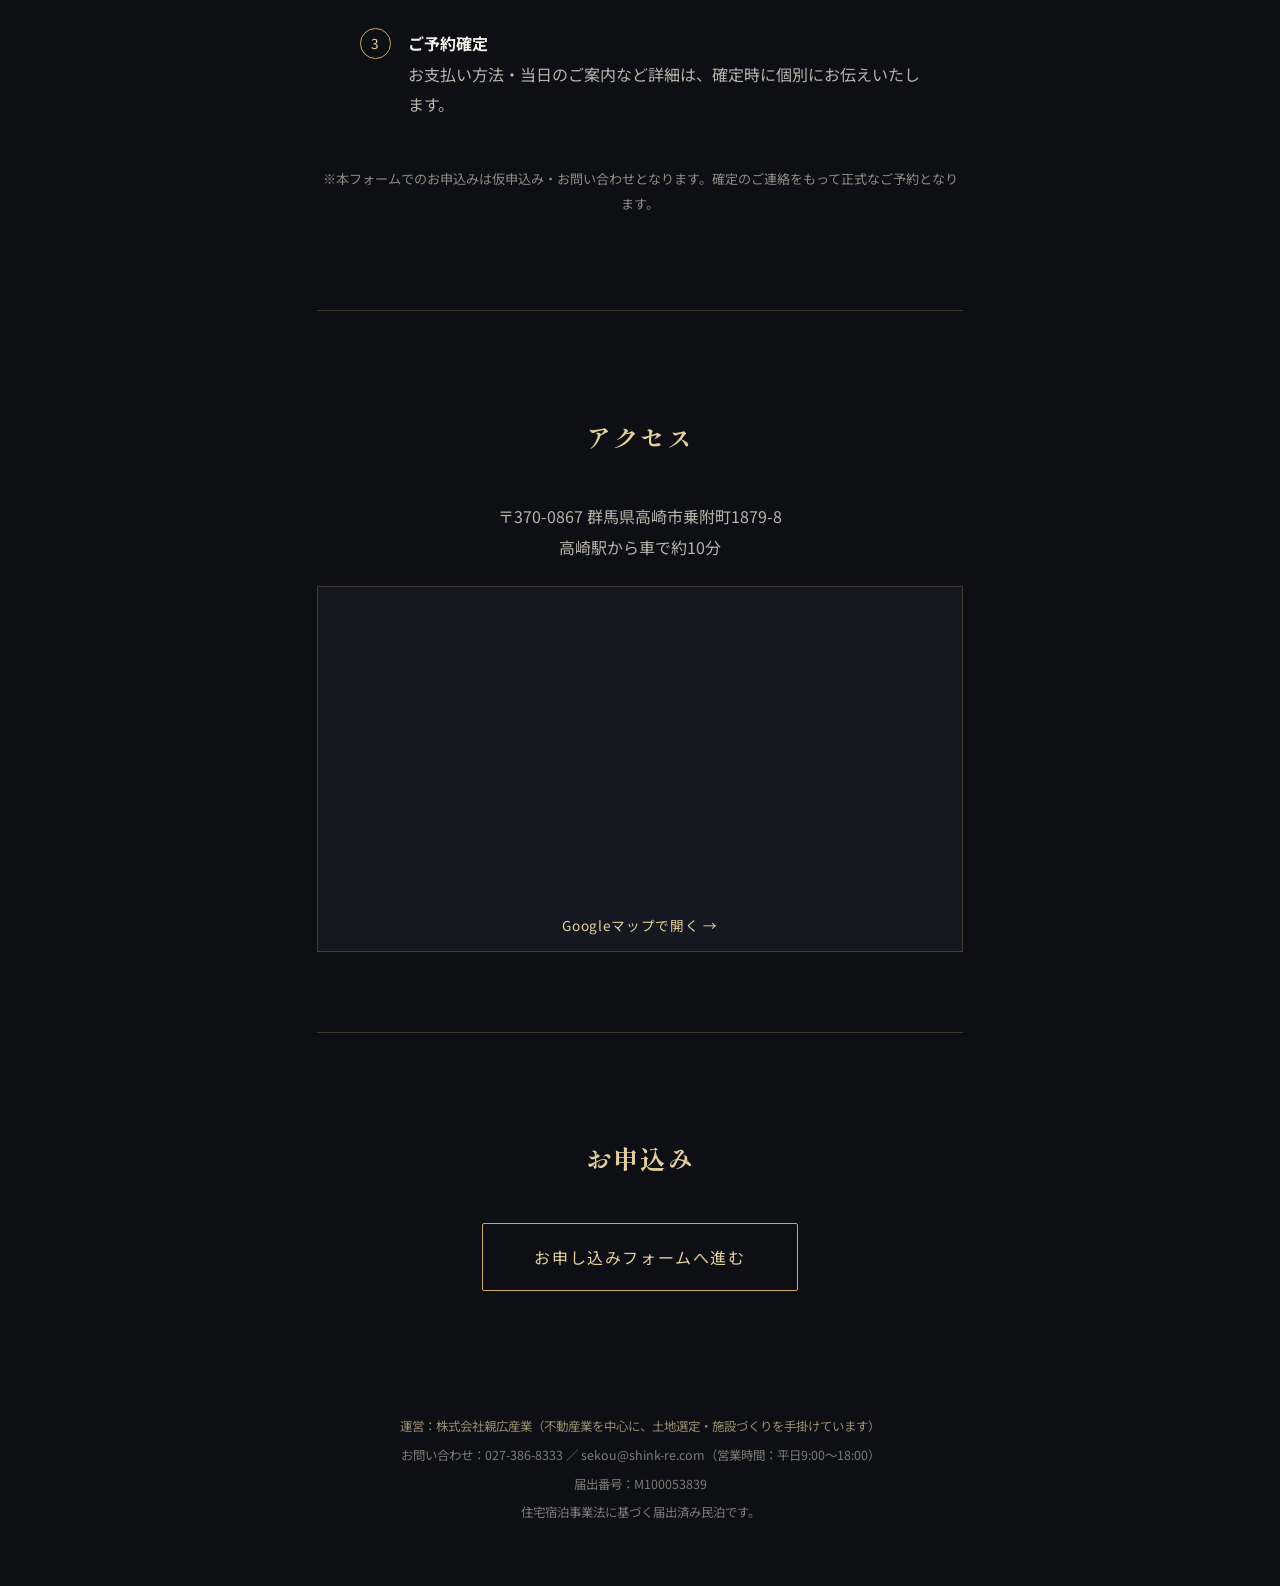
==== commit 65655686: "定員を1〜20名に変更、申込み締切を8/19に延長" ====
--- a/index.html
+++ b/index.html
@@ -59,10 +59,10 @@
       <tr><th>日程</th><td>2026年8月22日（土）高崎祭り当日</td></tr>
       <tr><th>ご利用時間</th><td>チェックイン 13:00〜 ／ チェックアウト 翌11:00<br><span class="note">※特別な一日のため、通常より早い13:00からご利用いただけます</span></td></tr>
       <tr><th>形式</th><td>一棟貸切（1団体様のみ）</td></tr>
-      <tr><th>定員</th><td>10名〜20名<br><span class="note">※6名までは通常のご宿泊、6名を超える方は寝具をご持参ください</span></td></tr>
-      <tr><th>料金</th><td>お一人様 50,000円<br><span class="note">※小学生以下のお子様は無料（定員10〜20名には含みません）</span></td></tr>
+      <tr><th>定員</th><td>1名〜20名<br><span class="note">※6名までは通常のご宿泊、6名を超える方は寝具をご持参ください</span></td></tr>
+      <tr><th>料金</th><td>お一人様 50,000円<br><span class="note">※小学生以下のお子様は無料（定員1〜20名には含みません）</span></td></tr>
       <tr><th>オプション</th><td>イタリアンシェフによる出張調理<br>大人 +10,000円/名、小学生以下のお子様 +4,000円/名</td></tr>
-      <tr><th>申込み締切</th><td>2026年8月15日（土）予定</td></tr>
+      <tr><th>申込み締切</th><td>2026年8月19日（水）予定</td></tr>
       <tr><th>お支払い</th><td>事前振込：確定後、個別にご案内いたします</td></tr>
       <tr><th>キャンセル規定</th><td>
         1. チェックイン3日前まで：宿泊費一部負担（10〜7日前：50％、6日前：70％、5日前：80％、4日前：90％）<br>
